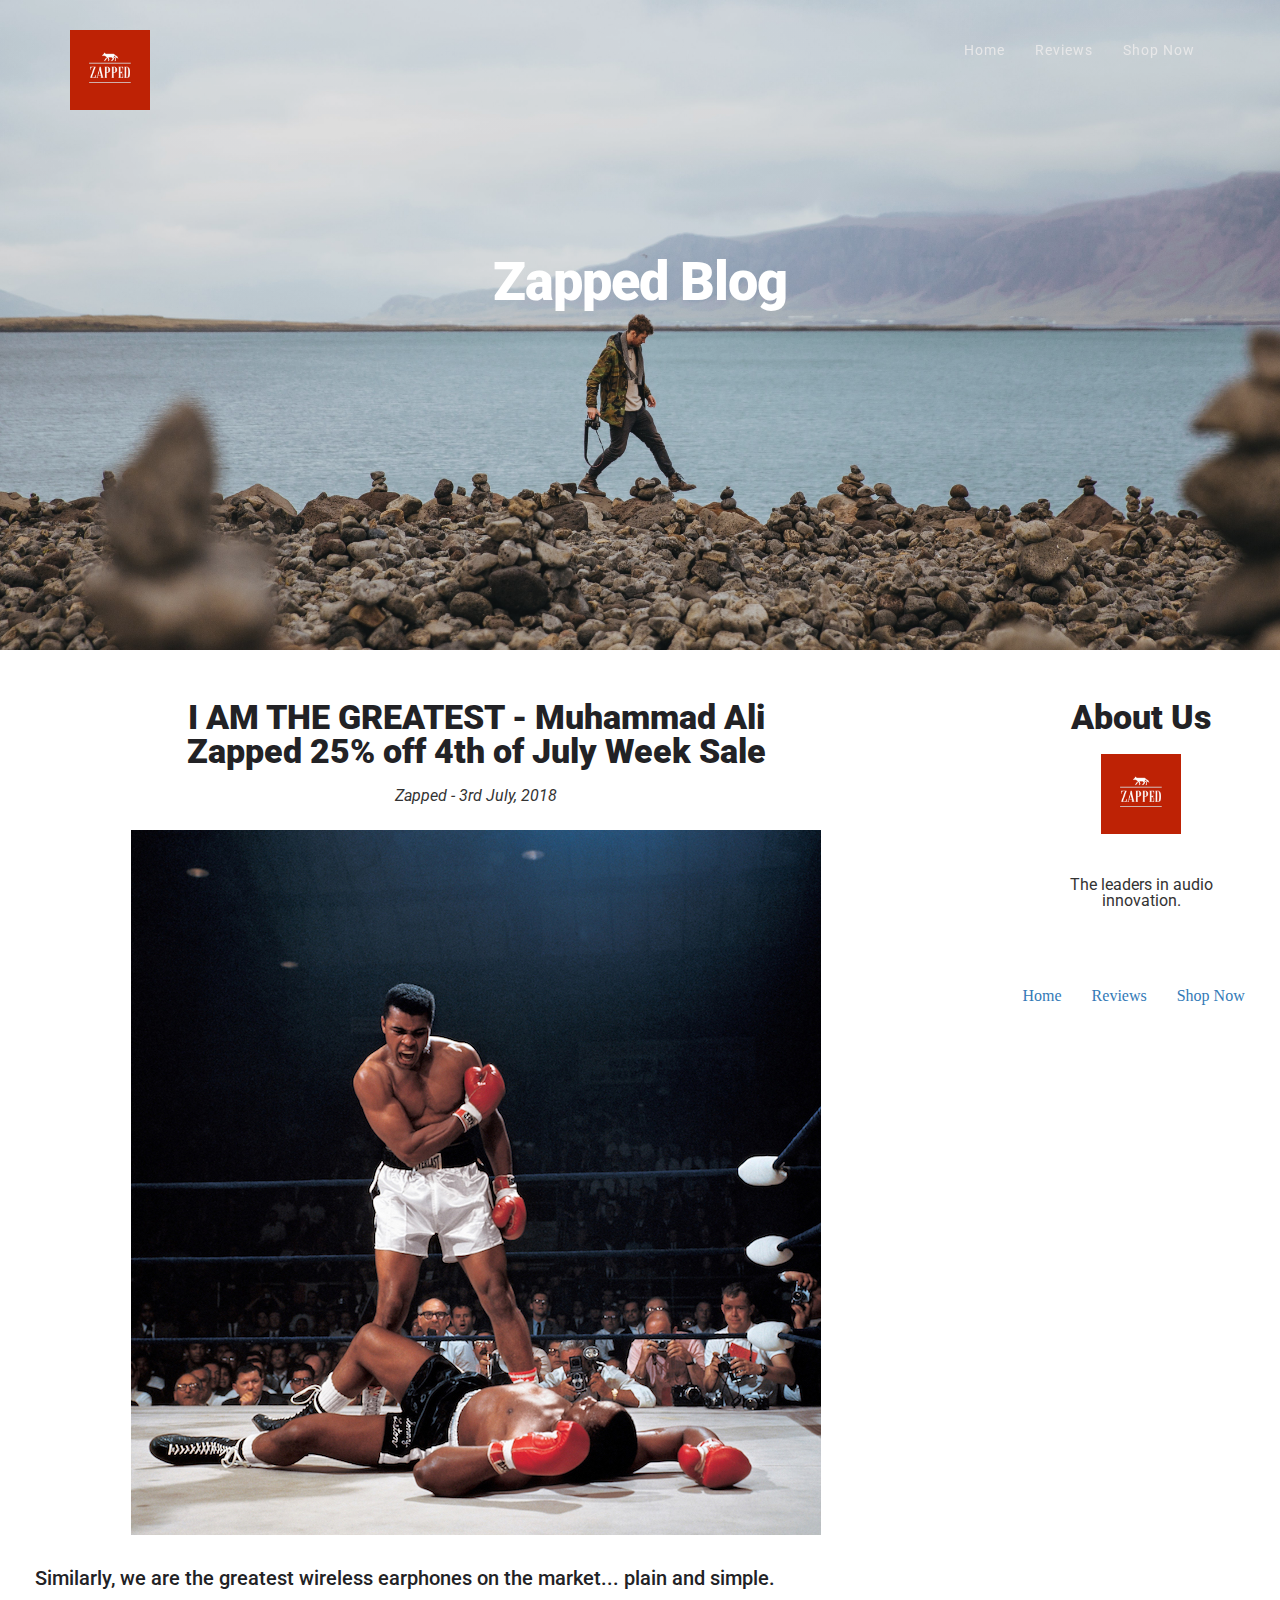
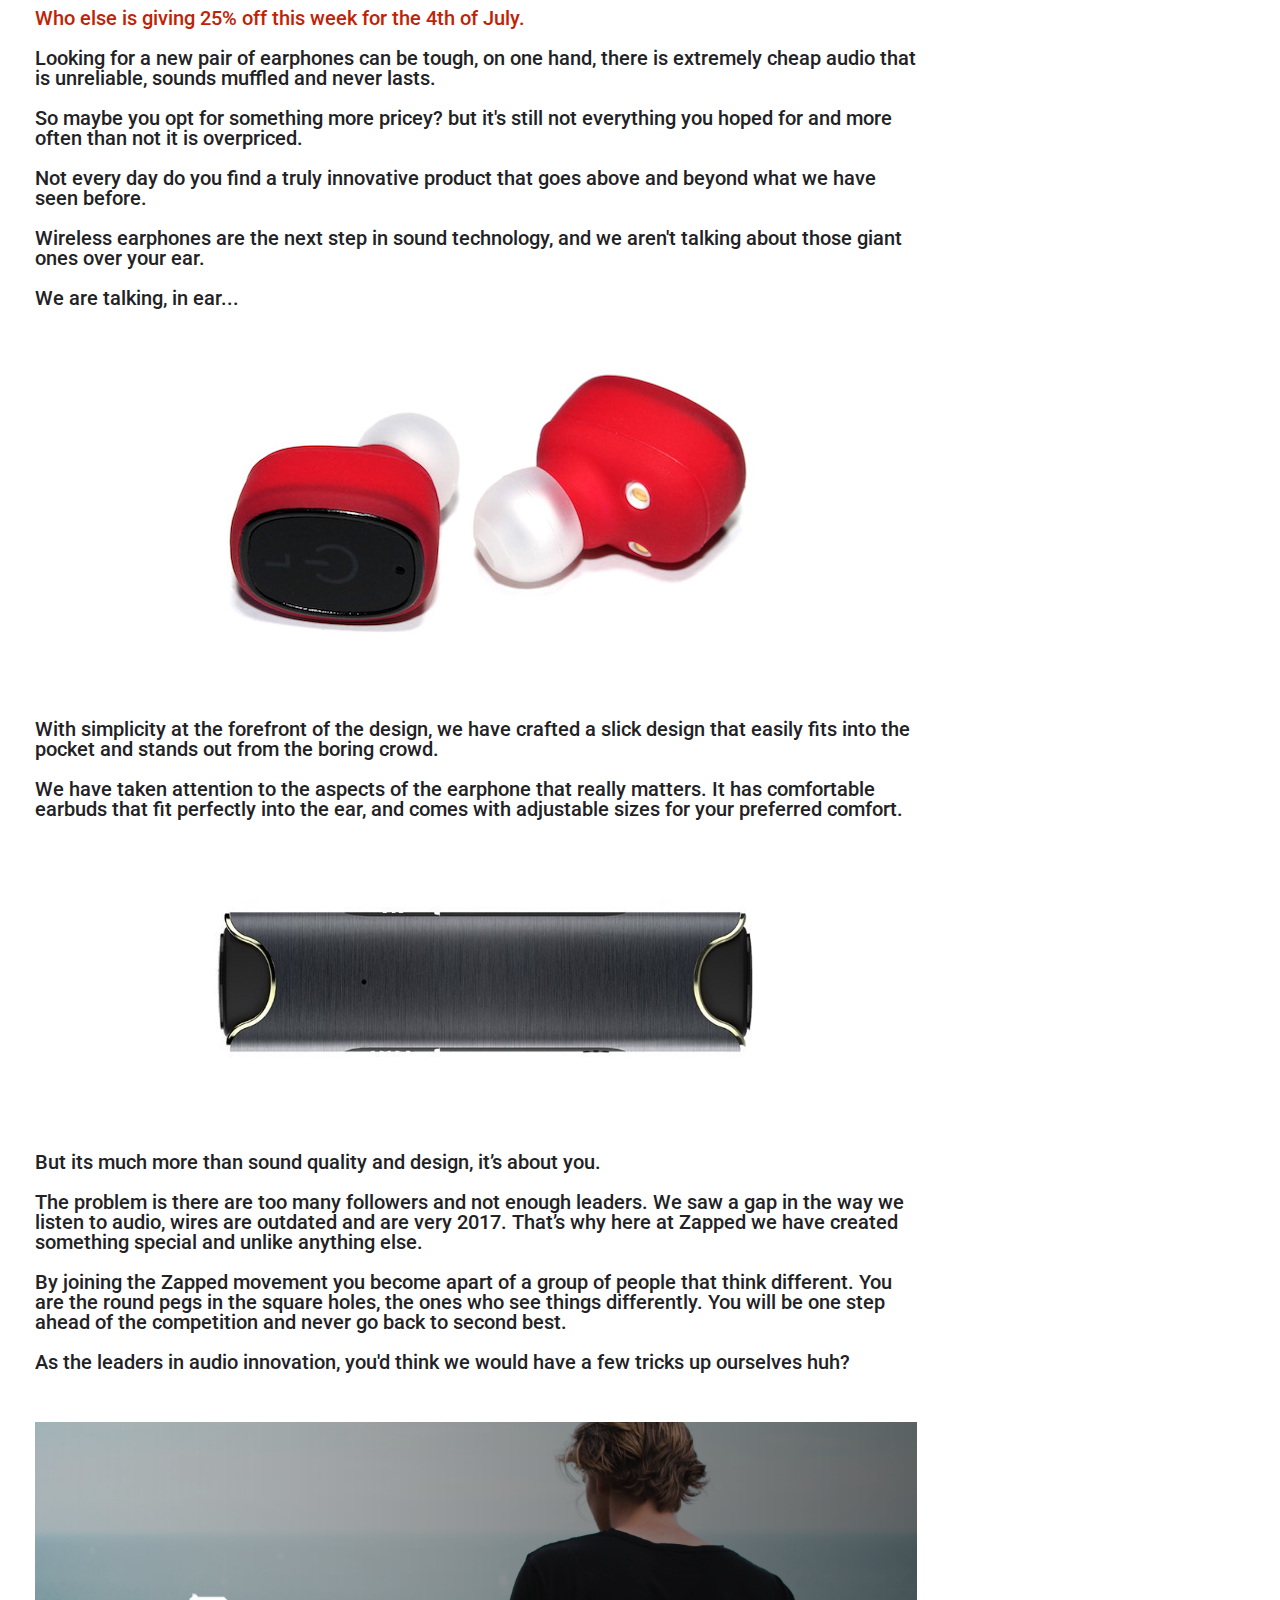
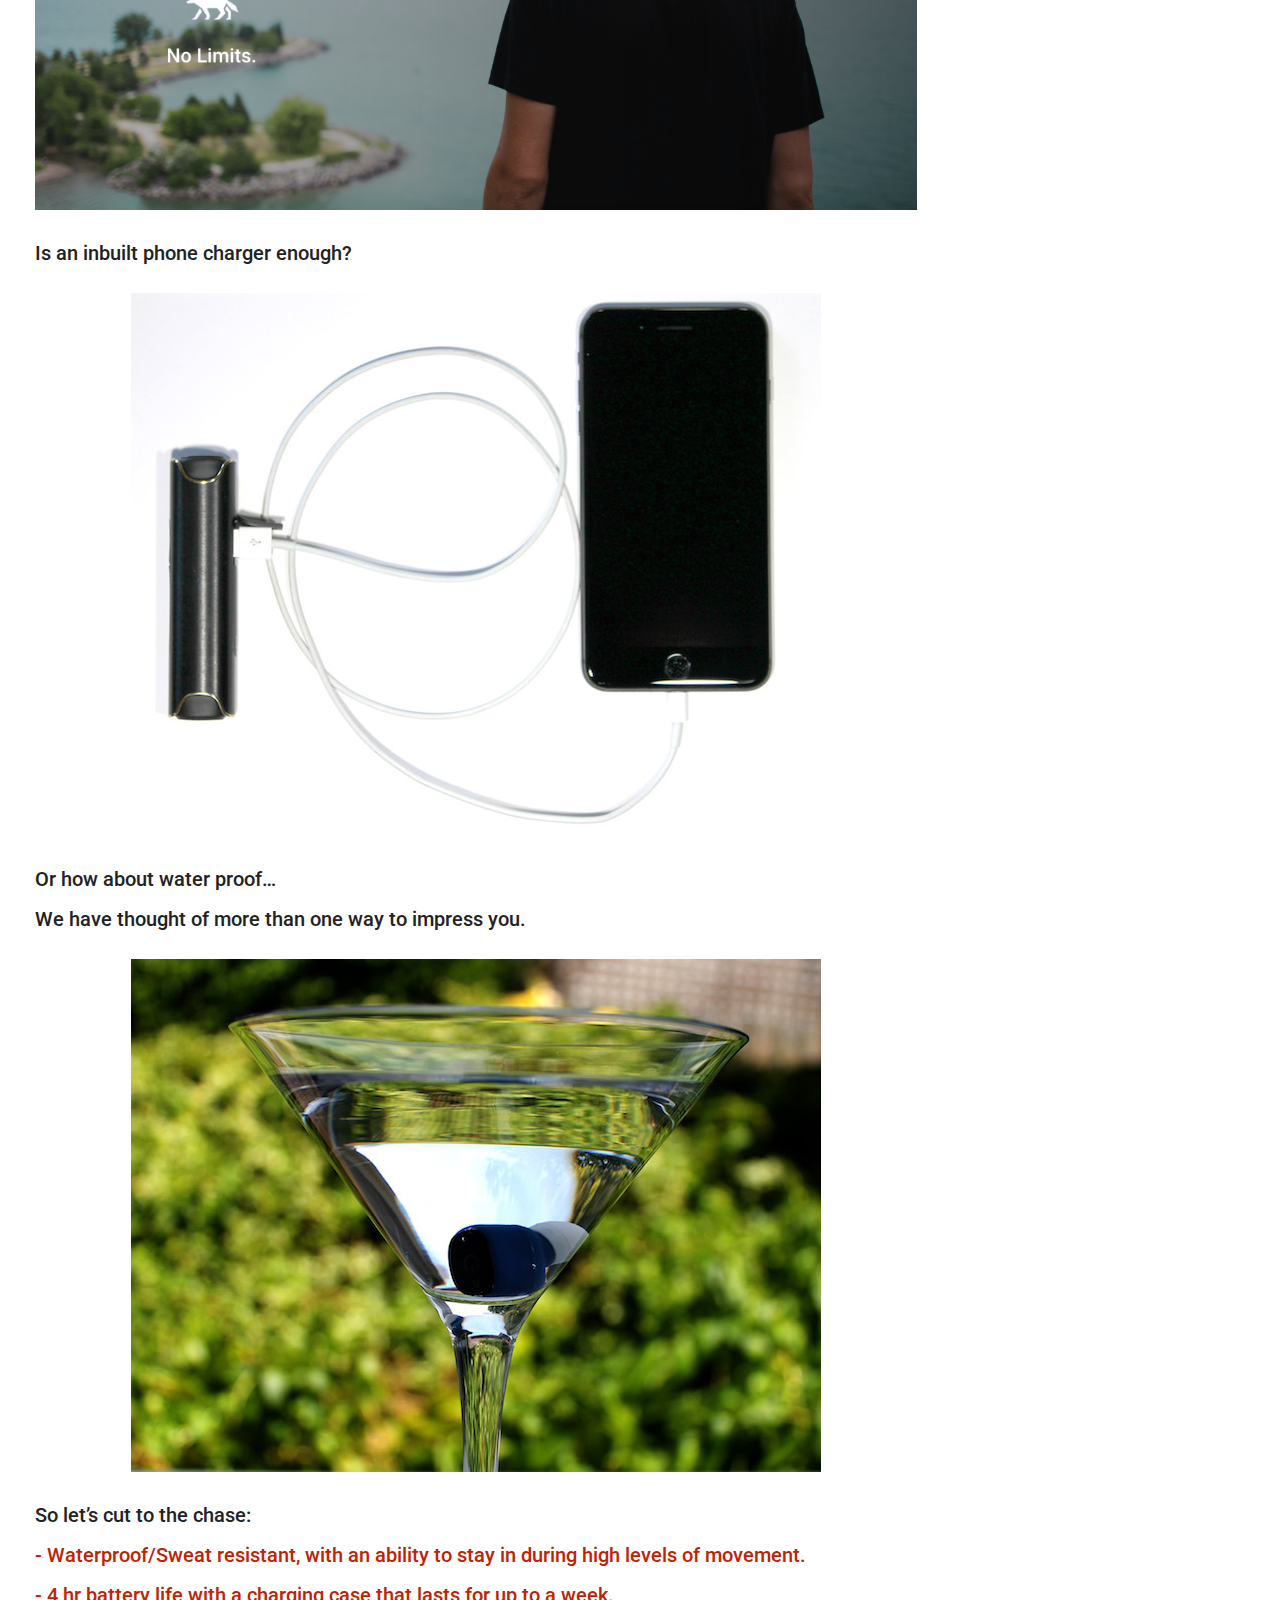
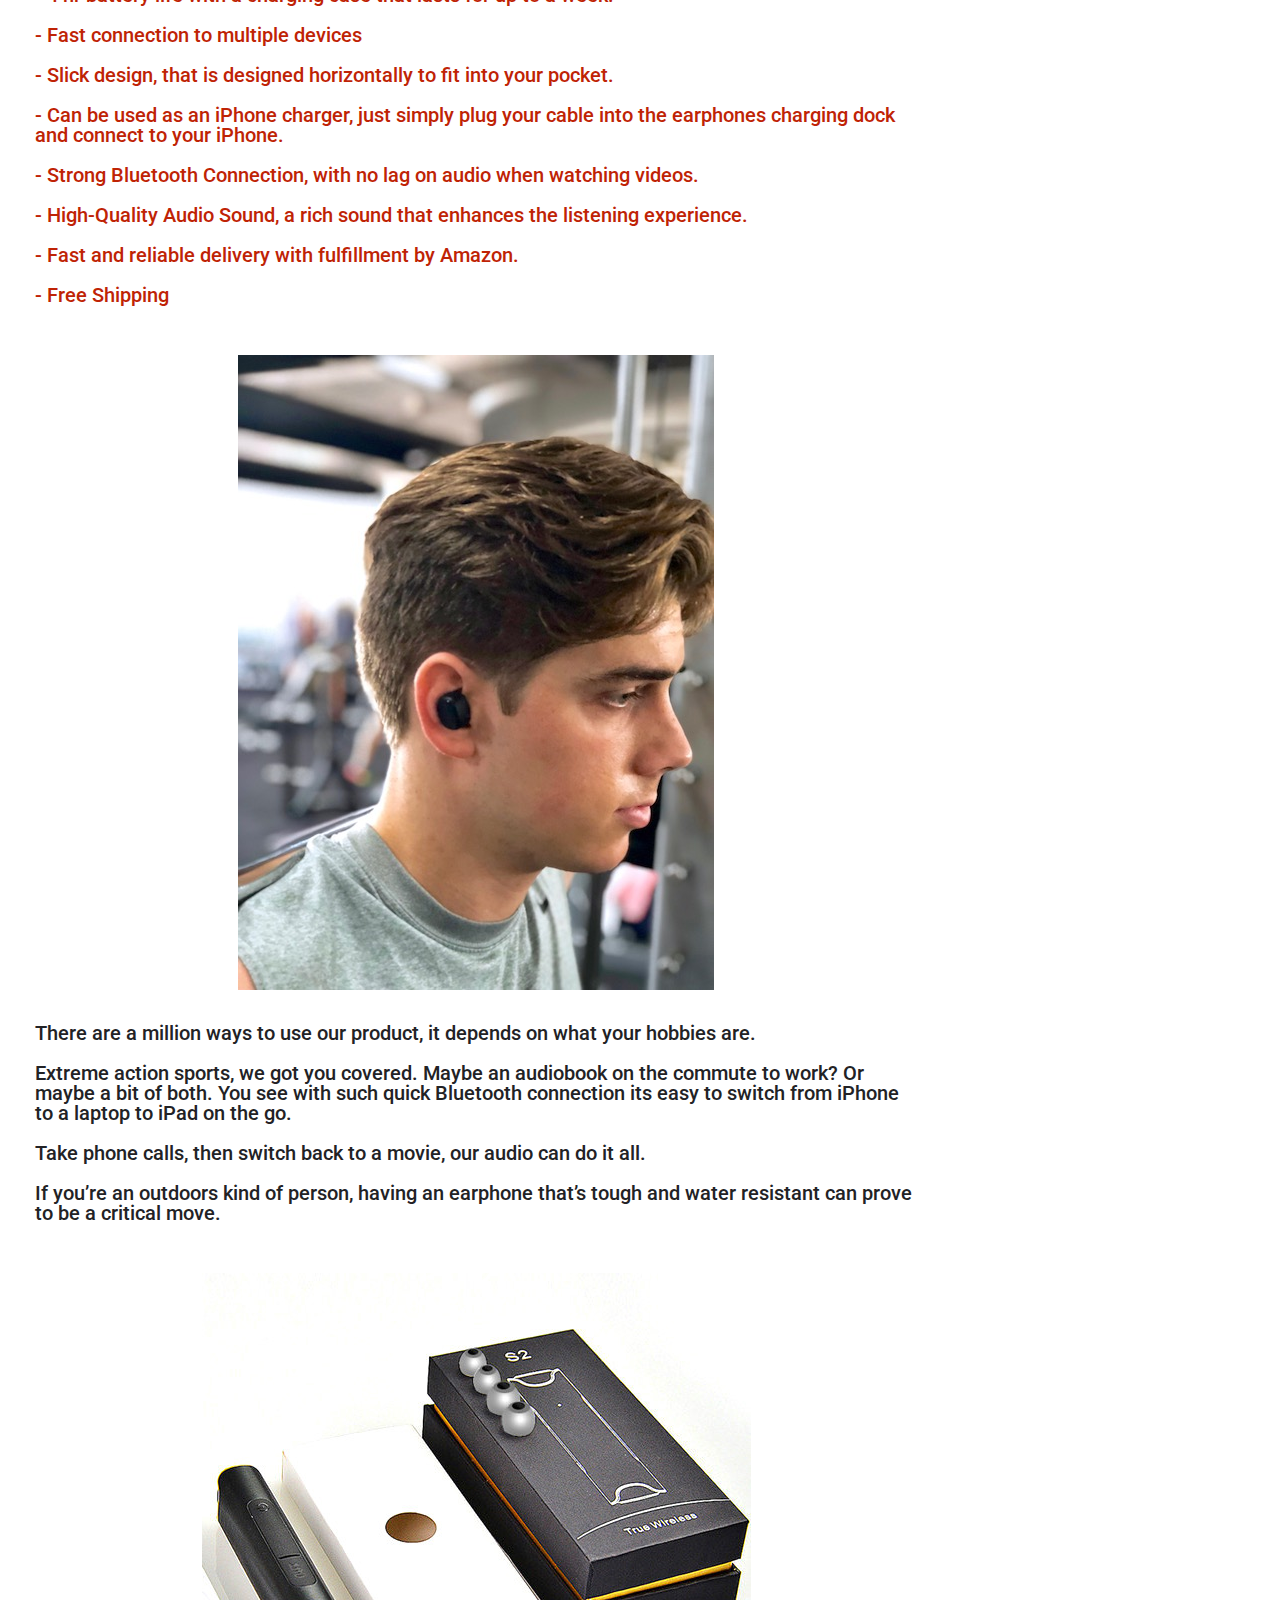
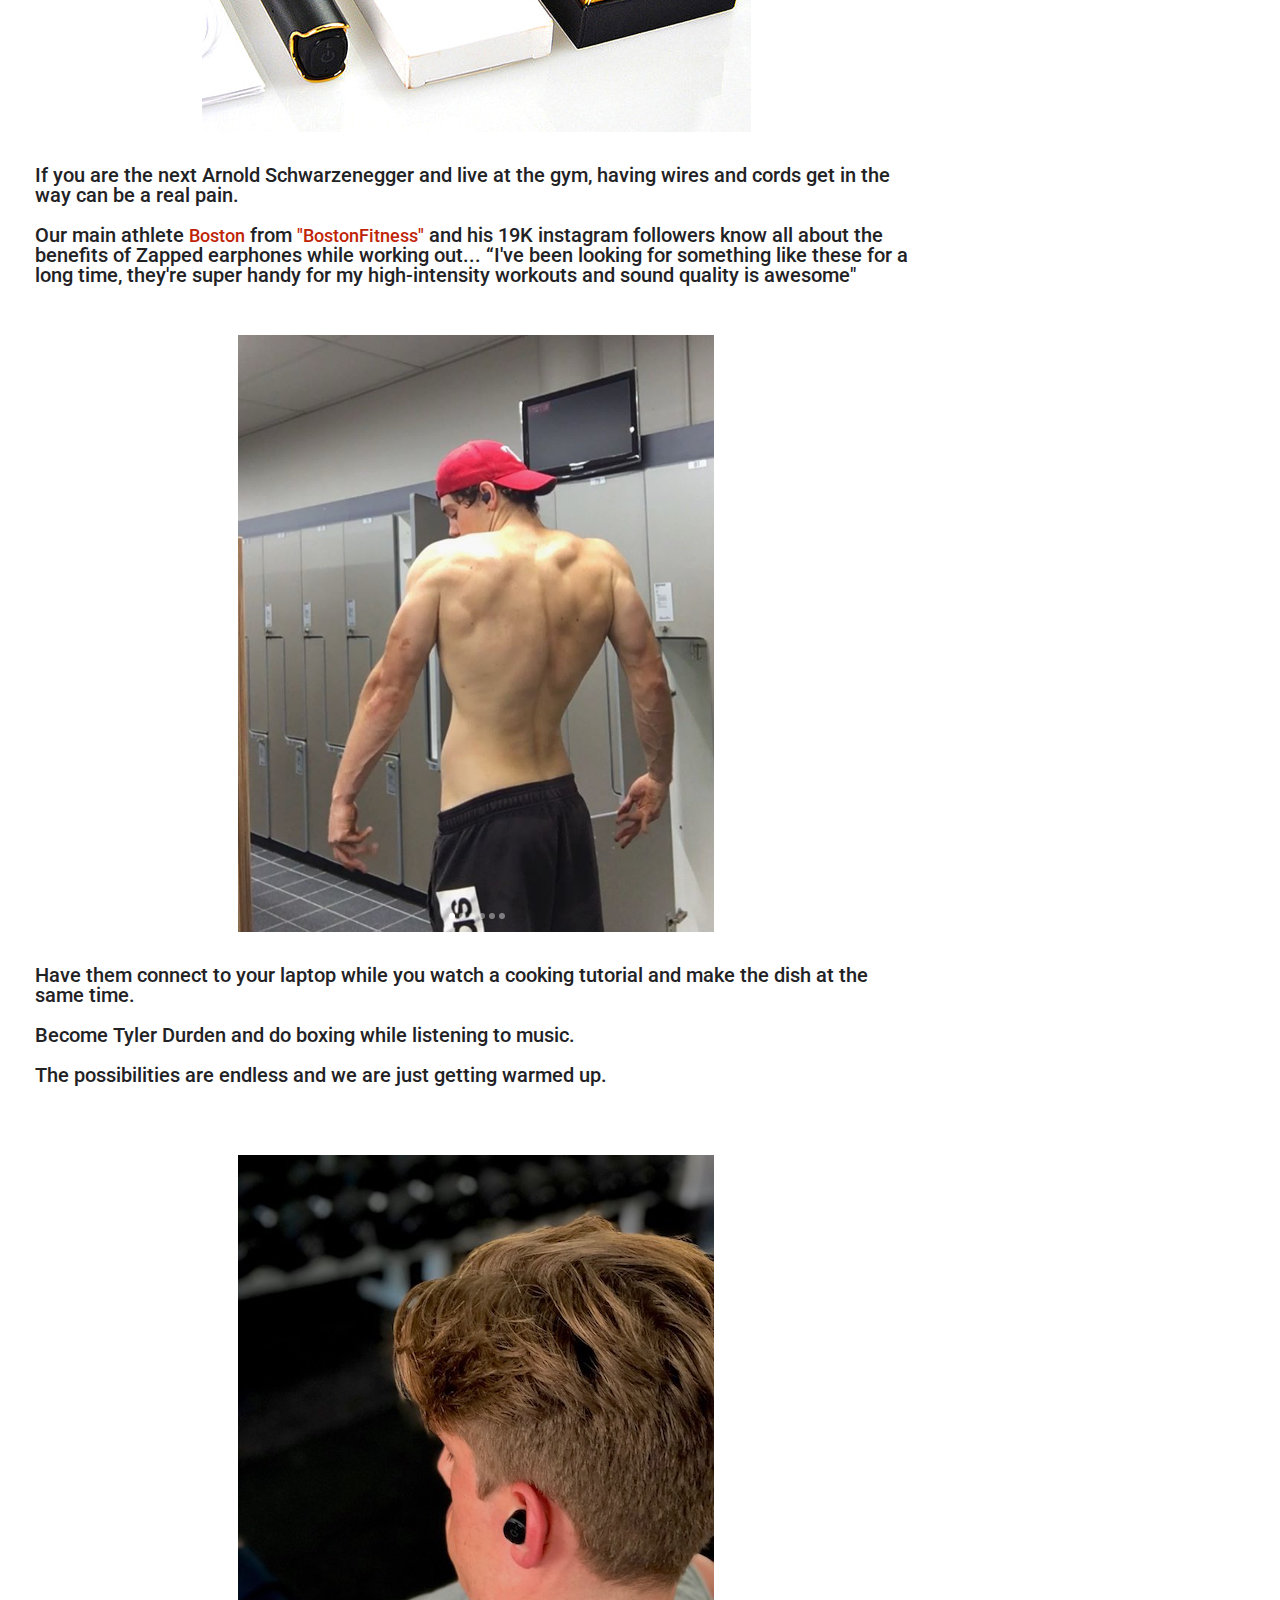
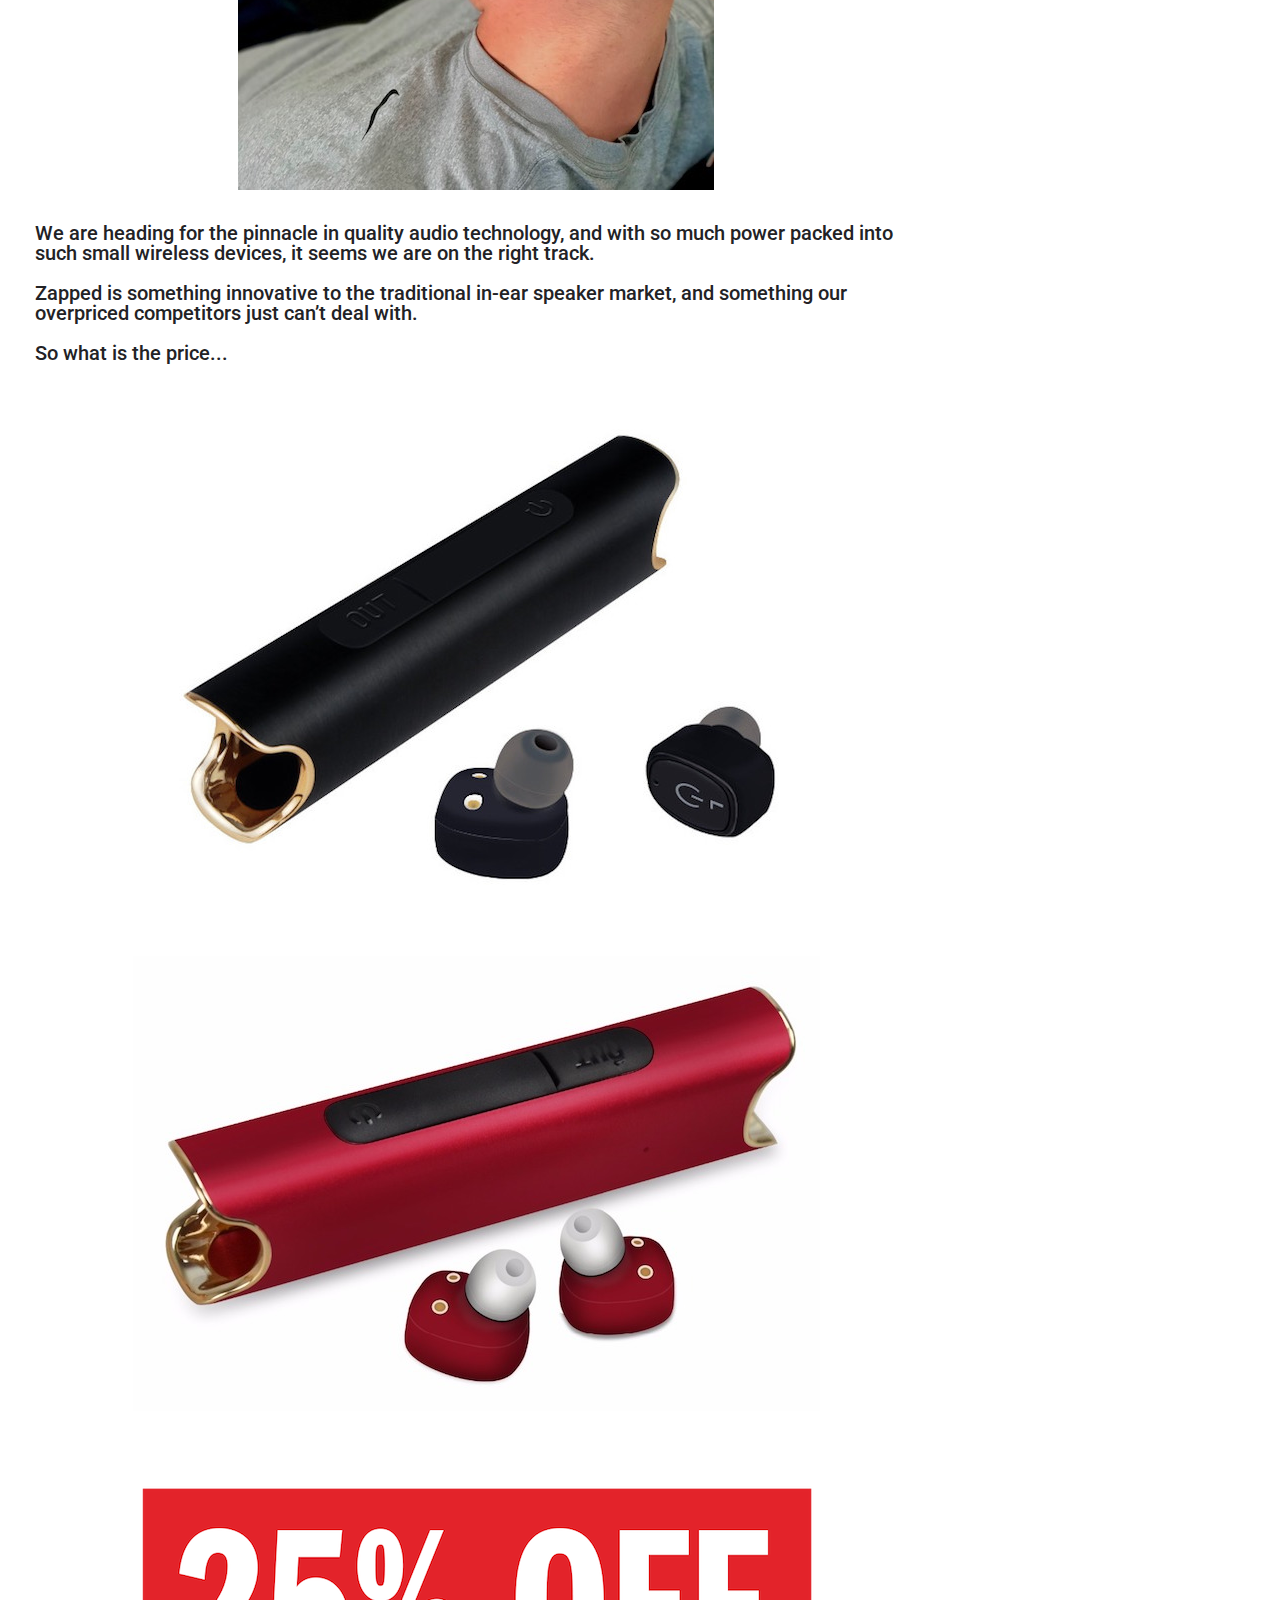
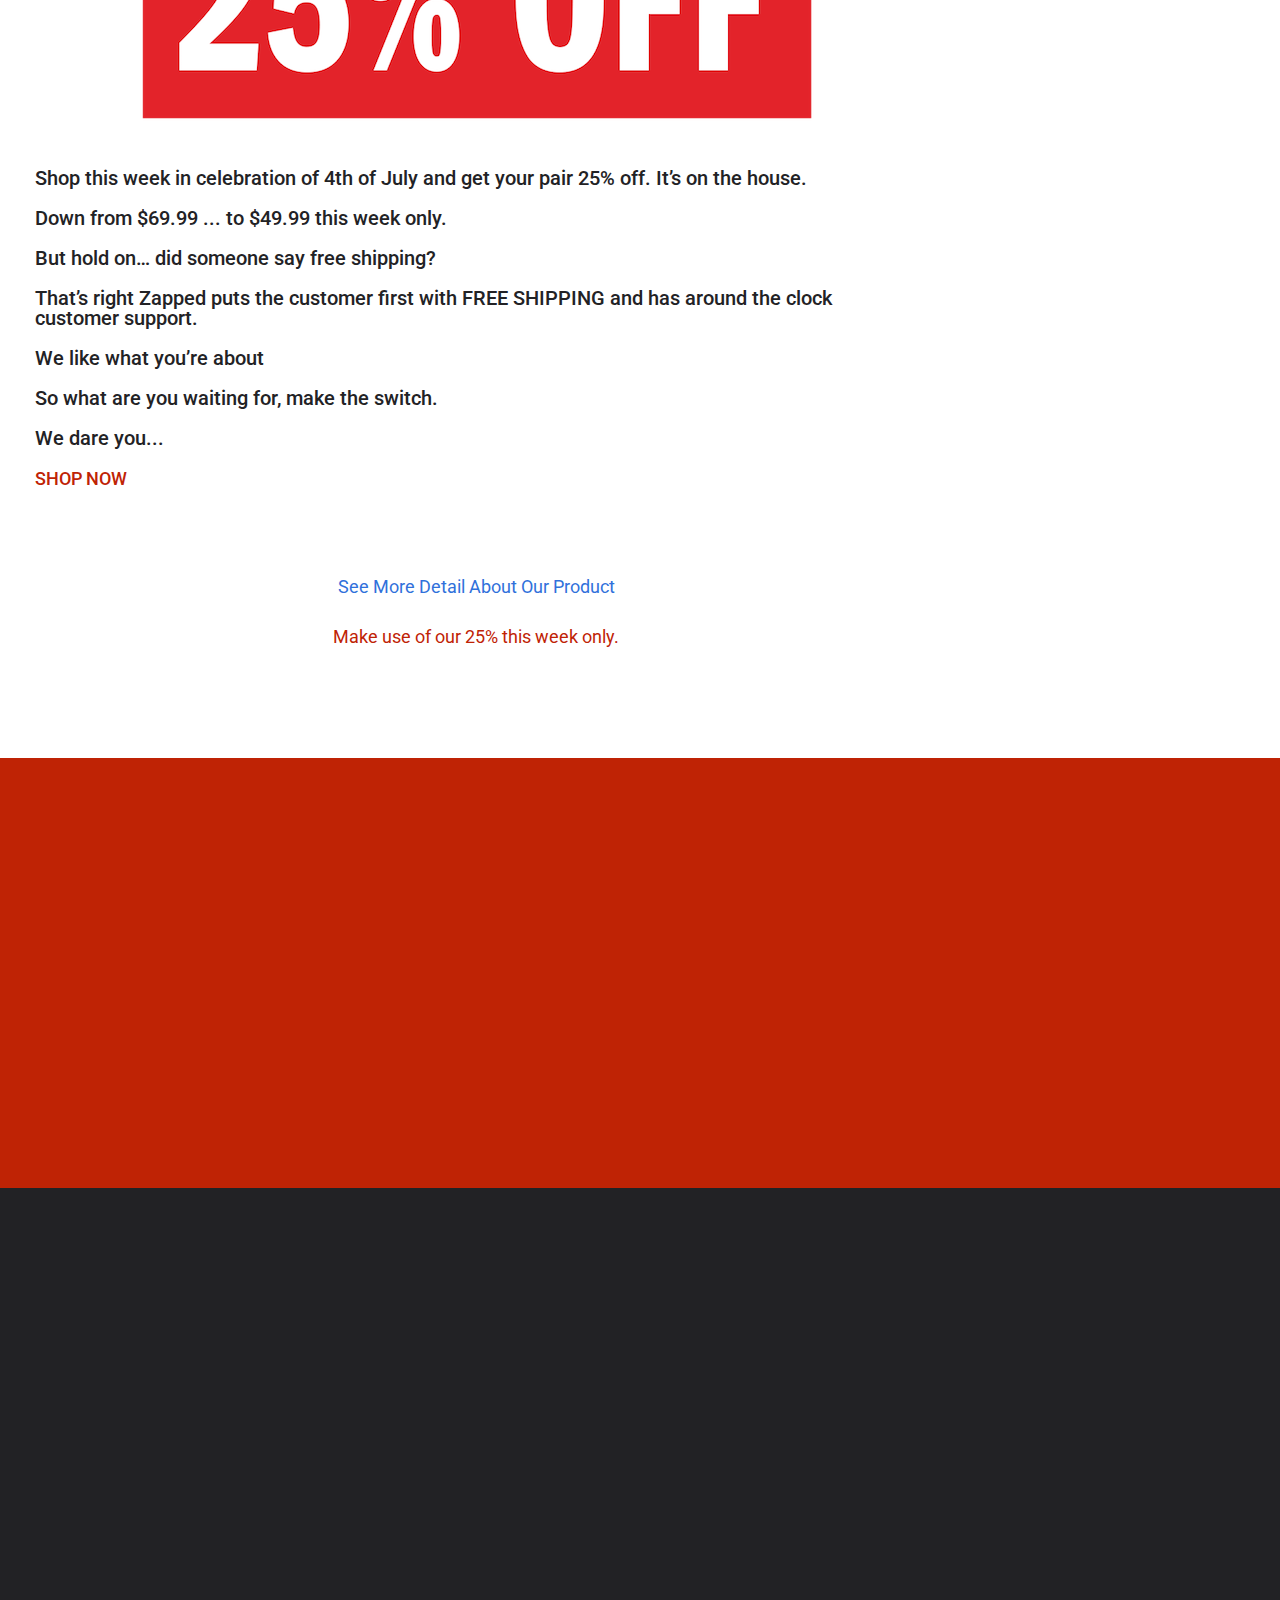
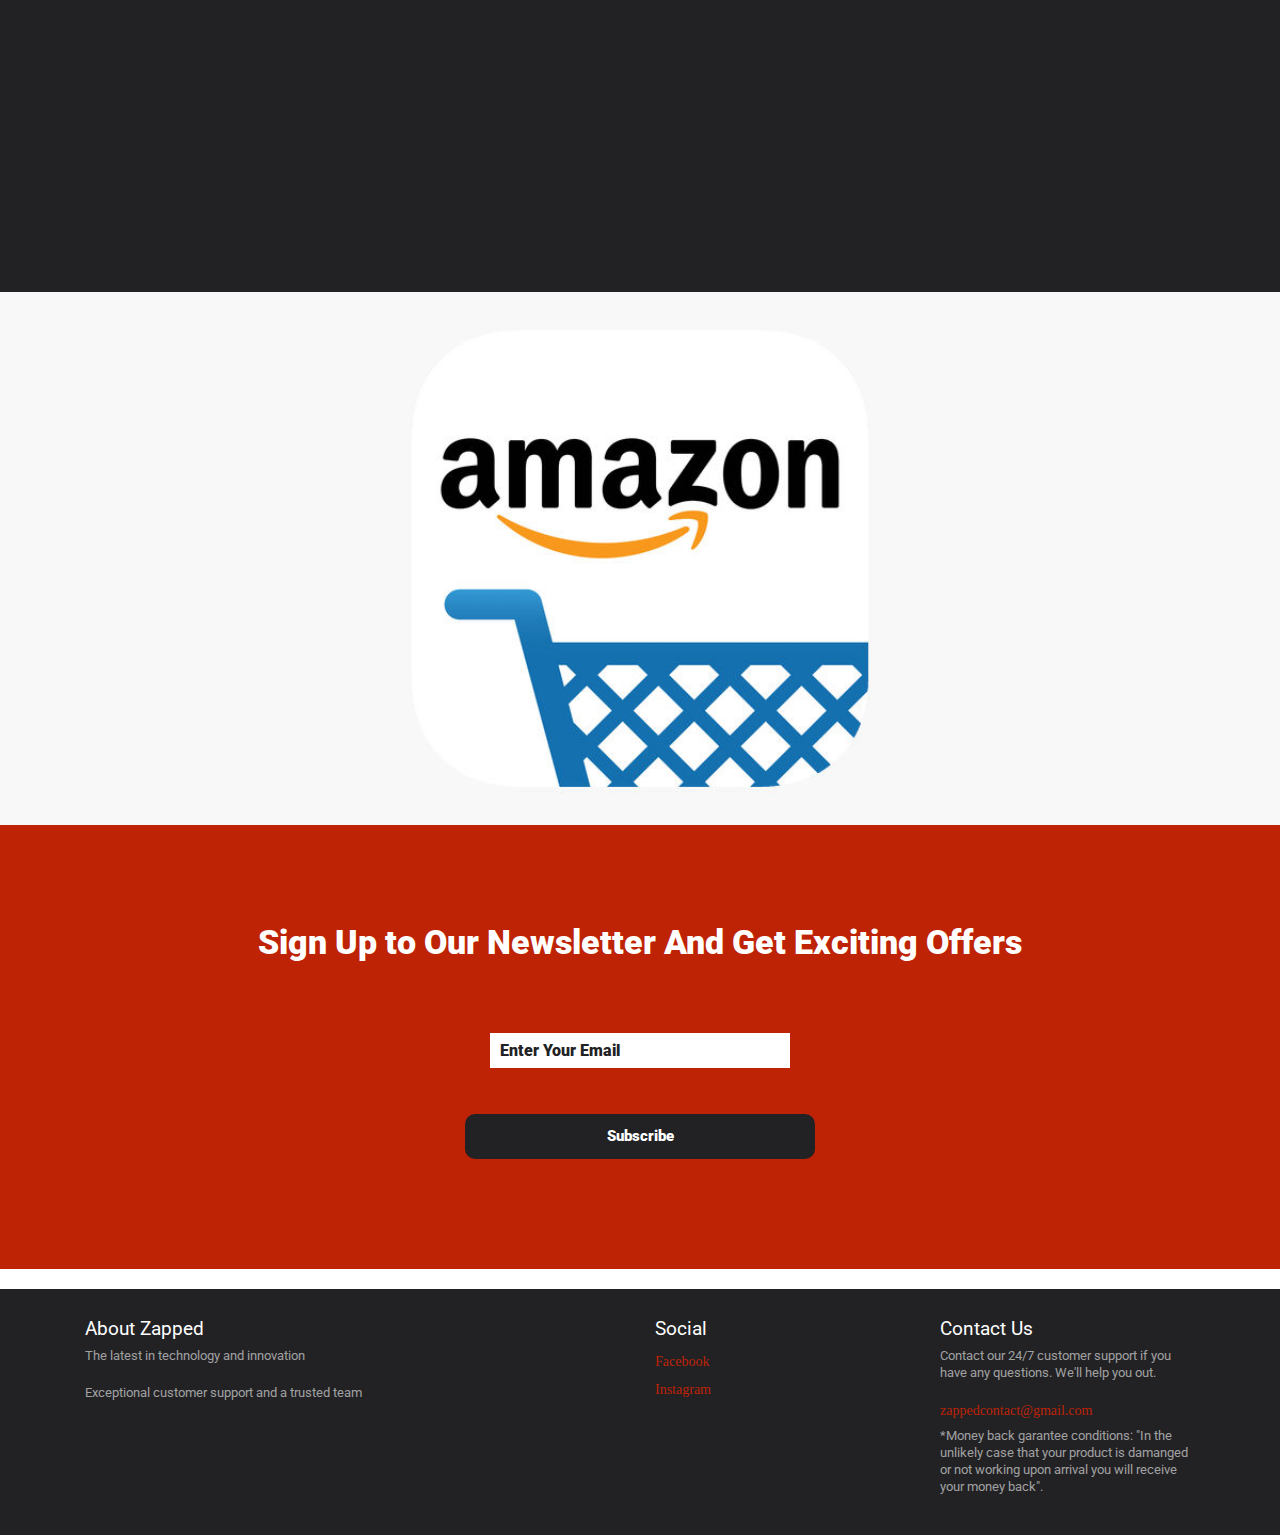
==== blog.html @ 7340cf39 "24 commit" ====
<!DOCTYPE html>
<html lang="en">
<head>

<!-- Global site tag (gtag.js) - Google Analytics -->
<script async src="https://www.googletagmanager.com/gtag/js?id=UA-121676784-1"></script>
<script>
  window.dataLayer = window.dataLayer || [];
  function gtag(){dataLayer.push(arguments);}
  gtag('js', new Date());

  gtag('config', 'UA-121676784-1');
</script>

<!-- Google Tag Manager -->
<script>(function(w,d,s,l,i){w[l]=w[l]||[];w[l].push({'gtm.start':
new Date().getTime(),event:'gtm.js'});var f=d.getElementsByTagName(s)[0],
j=d.createElement(s),dl=l!='dataLayer'?'&l='+l:'';j.async=true;j.src=
'https://www.googletagmanager.com/gtm.js?id='+i+dl;f.parentNode.insertBefore(j,f);
})(window,document,'script','dataLayer','GTM-WXJ36N2');</script>
<!-- End Google Tag Manager -->

<meta charset="utf-8">
<title>Zapped - Wireless Earphones</title>
<link rel="icon" href="images/Zapped.png" type="image/png" sizes="16x16">
<meta name="viewport" content="width=device-width, initial-scale=1">
<meta name="description" content="Zapped Wireless Earphones Waterproof. iLand Multipurpose Landing Page Template">
<meta name="keywords" content="iLand HTML Template, iLand Landing Page, Landing Page Template">
<link href="css/bootstrap.min.css" rel="stylesheet" type="text/css" media="all" />
<link href="https://fonts.googleapis.com/css?family=Roboto:300,400,500,700,900" rel="stylesheet">
<link href="https://fonts.googleapis.com/css?family=Roboto" rel="stylesheet">
<link rel="stylesheet" href="css/animate.css">
<!-- Resource style -->
<link rel="stylesheet" href="css/owl.carousel.css">

<link rel="stylesheet" href="css/owl.theme.css">
<link rel="stylesheet" href="css/ionicons.min.css">
<!-- Resource style -->
<link href="css/style.css" rel="stylesheet" type="text/css" media="all" />



</head>



<body>

  <!-- Google Tag Manager (noscript) -->
<noscript><iframe src="https://www.googletagmanager.com/ns.html?id=GTM-WXJ36N2"
height="0" width="0" style="display:none;visibility:hidden"></iframe></noscript>
<!-- End Google Tag Manager (noscript) -->

<div class="wrapper">
  <div class="container">
    <nav class="navbar navbar-default navbar-fixed-top">
      <div class="container"> 
        <!-- Brand and toggle get grouped for better mobile display -->
        <div class="navbar-header page-scroll">
          <button type="button" class="navbar-toggle" data-toggle="collapse" data-target="#bs-example-navbar-collapse-1" aria-expanded="false"> <span class="sr-only">Toggle navigation</span> <span class="icon-bar"></span> <span class="icon-bar"></span> <span class="icon-bar"></span> </button>
          <a class="navbar-brand page-scroll" href="#main"><img src="images/Zapped.png" width="80" height="80" alt="iLand" /></a> </div>
        <!-- Collect the nav links, forms, and other content for toggling -->
        <div class="collapse navbar-collapse navbar-right" id="bs-example-navbar-collapse-1">
          <ul class="nav navbar-nav">
            <li><a class="page-scroll" href="index.html">Home</a></li>
            <li><a class="page-scroll" href="#review">Reviews</a></li>
            <li><a class="page-scroll" href="#main1">Shop Now</a></li>
            
          </ul>
        </div>
      </div>
    </nav>
    <!-- /.navbar-collapse --> 
  </div>
  <!-- /.container-fluid -->
  
  <div class="main app form1" id="main"><!-- Main Section-->
    
            <div class="hero-section1">
      <div class="container nopadding">
        <div class="col-md-12">
          <div class="hero-content text-center">
            <h1 class="wow fadeInUp" data-wow-delay="0.1s">Zapped Blog</h1>
        <p class="wow fadeInUp" data-wow-delay="0.2s" style="font-weight: bold;"> </p>
          </div>

        </div>

      </div>

    </div>



<div class="everythingBlog">


<div class="row">
  <div class="leftcolumn">
    <div class="card">
      <h2>I AM THE GREATEST - Muhammad Ali <br> Zapped 25% off 4th of July Week Sale</h2>
      <h5>Zapped - 3rd July, 2018</h5><br>
      <img class="imageforZappedBlog" src="images/muhhumad01.jpg" alt="">

      <p class="article1"> Similarly, we are the greatest wireless earphones on the market... plain and simple. 
        <br><br><span>Who else is giving 25% off this week for the 4th of July.</span> <br><br>


      Looking for a new pair of earphones can be tough, on one hand, there is extremely cheap audio that is unreliable, sounds muffled and never lasts. <br><br>

      So maybe you opt for something more pricey? but it's still not everything you hoped for and more often than not it is overpriced. <br><br>

      Not every day do you find a truly innovative product that goes above and beyond what we have seen before.<br> <br>

      Wireless earphones are the next step in sound technology, and we aren't talking about those giant ones over your ear. <br><br>

      We are talking, in ear...</p>

      <img class="imageforZappedBlog01" src="images/earphonesblog/red1.jpg" alt="">
      
      <p class="article1">
      

      With simplicity at the forefront of the design, we have crafted a slick design that easily fits into the pocket and stands out from the boring crowd. <br><br>

      We have taken attention to the aspects of the earphone that really matters. It has comfortable earbuds that fit perfectly into the ear, and comes with adjustable sizes for your preferred comfort. 

      <br><br>

    </p>



      <img class="imageforZappedBlog02" src="images/earphonesblog/black44.jpg" alt="">
   <p class="article1"><br>
      But its much more than sound quality and design, it’s about you. <br><br>

      The problem is there are too many followers and not enough leaders. We saw a gap in the way we listen to audio, wires are outdated and are very 2017. That’s why here at Zapped we have created something special and unlike anything else. <br><br>

      By joining the Zapped movement you become apart of a group of people that think different. You are the round pegs in the square holes, the ones who see things differently. You will be one step ahead of the competition and never go back to second best.  <br><br>

      As the leaders in audio innovation, you'd think we would have a few tricks up ourselves huh?<br><br>
      </p>
       <img class="imageforZappedBlog03" src="images/nolimits.png" alt="">
      <p class="article1">
      Is an inbuilt phone charger enough?
</p>
<img class="imageforZappedBlog04" src="images/earphonesblog/black5.jpg" alt="">
 <p class="article1">
      Or how about water proof… <br><br>

      We have thought of more than one way to impress you.
        </p>
      <img class="imageforZappedBlog05" src="images/earphonesblog/13.jpg" alt="">

        <p class="article1">
      So let’s cut to the chase:<br><br><span>
      - Waterproof/Sweat resistant, with an ability to stay in during high levels of movement.<br><br>

      - 4 hr battery life with a charging case that lasts for up to a week. <br><br>

      - Fast connection to multiple devices<br><br>

      - Slick design, that is designed horizontally to fit into your pocket.<br><br>

      - Can be used as an iPhone charger, just simply plug your cable into the earphones charging dock and connect to your iPhone. <br><br>

      - Strong Bluetooth Connection, with no lag on audio when watching videos. <br><br>

      - High-Quality Audio Sound, a rich sound that enhances the listening experience. <br><br>

      - Fast and reliable delivery with fulfillment by Amazon. <br><br>

      - Free Shipping <br><br></span>

    </p>
<img class="imageforZappedBlog06" src="images/earphonesblog/Front_edit.jpg" alt="">

    <p class="article1">

      There are a million ways to use our product, it depends on what your hobbies are. <br><br>

      Extreme action sports, we got you covered. Maybe an audiobook on the commute to work? Or maybe a bit of both. You see with such quick Bluetooth connection its easy to switch from iPhone to a laptop to iPad on the go. <br><br>
      Take phone calls, then switch back to a movie, our audio can do it all. <br><br>

      If you’re an outdoors kind of person, having an earphone that’s tough and water resistant can prove to be a critical move. <br><br>
        </p>
        <img class="imageforZappedBlog07" src="images/earphonesblog/easypackaging.jpg" alt="">
      <p class="article1">

      If you are the next Arnold Schwarzenegger and live at the gym, having wires and cords get in the way can be a real pain.<br><br>

      Our main athlete <a class="newlinkBlog" href="https://www.instagram.com/bostonfitness_/" target="_blank">Boston</a> from <a class="newlinkBlog" href="https://www.instagram.com/bostonfitness_/" target="_blank">"BostonFitness"</a> and his 19K instagram followers know all about the benefits of Zapped earphones while working out...

      “I've been looking for something like these for a long time, they're super handy for my high-intensity workouts and sound quality is awesome"<br><br>

        </p>
        <img class="imageforZappedBlog08_5" src="images/earphonesblog/bostonfitness4.png" alt="">
      <p class="article1">

      Have them connect to your laptop while you watch a cooking tutorial and make the dish at the same time. <br><br> 

      Become Tyler Durden and do boxing while listening to music. <br><br>

      The possibilities are endless and we are just getting warmed up.<br><br>

      <br> </p>
        <img class="imageforZappedBlog08" src="images/earphonesblog/Edited_Ethan2.jpg" alt="">
      <p class="article1">

      We are heading for the pinnacle in quality audio technology, and with so much power packed into such small wireless devices, it seems we are on the right track. <br><br>Zapped is something innovative to the traditional in-ear speaker market, and something our overpriced competitors just can’t deal with. <br><br>
      So what is the price... <br><br>

</p>
        <img class="imageforZappedBlog09" src="images/earphonesblog/S2-TWS-wireless-headphone-blue-tooth-lightweighted.jpg" alt="">
        <img class="imageforZappedBlog10" src="images/earphonesblog/S2-TWS-Bluetooth-Headphone-True-Wireless-Magnetic.jpg" alt="">
      <p class="article1">

        </p>
        <img class="imageforZappedBlog11" src="images/earphonesblog/LL-optimisation-offer-graphic.png" alt="">
      <p class="article1">

      Shop this week in celebration of 4th of July and get your pair 25% off. It’s on the house. <br><br>

      Down from $69.99 ... to $49.99 this week only. <br><br>

      But hold on… did someone say free shipping? <br><br>

      That’s right Zapped puts the customer first with FREE SHIPPING and has around the clock customer support. 

      <br><br>We like what you’re about 

      <br><br>

      So what are you waiting for, make the switch. <br><br>We dare you... 
      <br><br>
      <a class="newlinkBlog" href="https://www.amazon.com/Wireless-Earphones-Resistant-Cancelling-Technology/dp/B077WVKRC1/ref=sr_1_1?ie=UTF8&qid=1529318691&sr=8-1&keywords=zapped+wireless" target="_blank">SHOP NOW</a>
</a>
<br><br><br><br>
<div class="endlinksBlog1">

<a class="newlinkBlog1" href="index.html">See More Detail About Our Product</a>

<br><br><br>
<a class="newlinkBlog" href="https://www.amazon.com/Wireless-Earphones-Resistant-Cancelling-Technology/dp/B077WVKRC1/ref=sr_1_1?ie=UTF8&qid=1529318691&sr=8-1&keywords=zapped+wireless" target="_blank">Make use of our 25% this week only.</a><br><br><br>
</div>

      </p>


<!-- END OF NEW SECTION -->



    </div>
    
  </div>
  <div class="rightcolumn">
    <div class="card">
      <h2>About Us</h2>
      <img class="imageforZappedBlog2" src="images/Zapped.png" alt="Italian Trulli">
      <p>The leaders in audio innovation.</p>
      <br>
      <br>
      
      <ul class="nav navbar-nav">
            <li><a class="page-scroll" href="index.html">Home</a></li>
            <li><a class="page-scroll" href="#review">Reviews</a></li>
            <li><a class="page-scroll" href="#main1">Shop Now</a></li>
            
          </ul>
    </div>
 <!--    <div class="card">
      <h3>Popular Post</h3>
      <div class="fakeimg">Image</div><br>
    </div>
 -->   
  </div>
</div>



</div>


    





     <!-- Client Section -->
    <div class="review-section" id="review">
      <div class="container">
        <div class="col-md-10 col-md-offset-1">
          <div class="reviews owl-carousel owl-theme">
            <div class="review-single">
              <div class="review-text wow fadeInUp" data-wow-delay="0.2s">
                <p>"I've been looking for something like these for a long time, they're super handy for my high intensity workouts and sound quality is awesome"</p>
                <h3>Boston Fitness</h3>
                <h3>health and fitness</h3>
              </div>
            </div>
            <div class="review-single">
              <div class="review-text">
                <p>"They looks great, sound great and were delivered on time. For $49.99 I couldn't go wrong and the free shipping was a nice bonus"</p>
                <h3>James Richardson</h3>
                <h3>Creative Media</h3>
              </div>
            </div>
          </div>
        </div>
      </div>
    </div>
    
  <!--   new amazon store -->

   <div class="main app form" id="main1"><!-- Main Section-->
    <div class="amazonStore1">
    <div class="hero-section">
      <div class="container nopadding">
        <div class="col-md-12">
          <div class="hero-content text-center">
            <h1 class="wow fadeInUp" data-wow-delay="0.1s" style="color: white;">Head To Our Amazon Store</h1>

            
            <a href="https://www.amazon.com/Wireless-Earphones-Resistant-Cancelling-Technology/dp/B077WVKRC1/ref=sr_1_1?ie=UTF8&qid=1529318691&sr=8-1&keywords=zapped+wireless" target="_blank" class="btn btn-action wow fadeInUp" style="visibility: visible; animation-name: fadeInUp;">Shop Now</a> 
            

          </div>

        </div>

      </div>
    </div>

    </div>





<div class="urlToAmazon">
  <a href="https://www.amazon.com/Wireless-Earphones-Resistant-Cancelling-Technology/dp/B077WVKRC1/ref=sr_1_1?ie=UTF8&qid=1529318691&sr=8-1&keywords=zapped+wireless" target="_blank">
<div class="main app form" id="main"><!-- Main Section-->
    <div class="amazonStore">
    <div class="hero-section">

      <div class="container nopadding">

        <div class="col-md-12">
          <div class="hero-content text-center">
            <h1 class="wow fadeInUp" data-wow-delay="0.1s"></h1>
 
          
            

          </div>

        </div>

      </div>
    </div>

    </div>
    </a> 
  </div>

   

    
    <!-- Subscribe Form -->
   <!--  <div class="cta-sub no-color">
      <div class="container">
        <div class="cta-inner"> -->

          <!-- Begin MailChimp Signup Form -->
<!-- <link href="//cdn-images.mailchimp.com/embedcode/horizontal-slim-10_7.css" rel="stylesheet" type="text/css">

<div id="mailchimp">
<form action="https://zappedshop.us18.list-manage.com/subscribe/post?u=eec440cf7a5fde85feb610949&amp;id=49762dd421" method="post" id="mc-embedded-subscribe-form" name="mc-embedded-subscribe-form" class="validate" target="_blank" novalidate>
    
  
  <input type="email" value="" SIZE="30" name="EMAIL" class="email" id="mce-EMAIL" placeholder="Joing the movement" required onfocus="if(this.value==this.defaultValue)this.value='';" onblur="if(this.value=='')this.value=this.defaultValue;"
> -->
    <!-- real people should not fill this in and expect good things - do not remove this or risk form bot signups-->
    <!-- <div style="position: absolute; left: -5000px;" aria-hidden="true"><input type="text" name="b_eec440cf7a5fde85feb610949_49762dd421" tabindex="-1" value=""></div>
    <div class="clear"><input type="submit" value="Subscribe" name="subscribe" id="mc-embedded-subscribe" class="button"></div>
    
</form>
</div> -->



<!--End mc_embed_signup-->


          <!-- <h1 class="wow fadeInUp" data-wow-delay="0s">Sign Up to Our Newsletter and get exciting offers</h1>
          <p class="wow fadeInUp" data-wow-delay="0.2s"> Enter your email address<br class="hidden-xs"> </p>
          <div class="form wow fadeInUp" data-wow-delay="0.3s">
            <form class="subscribe-form center-form wow zoomIn" action="php/subscribe.php" method="post" name="subscribeform" id="subscribeform">
              <input class="mail" type="email" name="email" placeholder="Join the wait list" autocomplete="off" id="subemail">
              <input class="submit-button" type="submit" value="Subscribe" name="send" id="subsubmit">
            </form> -->
            <!-- subscribe message -->
           <!--  <div id="mesaj"></div> -->
            <!-- subscribe message --> 
        

    <!-- Begin MailChimp Signup Form -->

<div id="mailchimp">
    <form action="https://zappedshop.us18.list-manage.com/subscribe/post?u=eec440cf7a5fde85feb610949&amp;id=49762dd421" method="post" id="mc-embedded-subscribe-form" name="mc-embedded-subscribe-form" class="validate" target="_blank" novalidate>
        <h3> Sign Up to Our Newsletter And Get Exciting Offers </h3><br><br>
        
        <input type="email" SIZE="30" value="Enter Your Email" name="MERGE0" class="required email" id="mce-EMAIL" onfocus="if(this.value==this.defaultValue)this.value='';" onblur="if(this.value=='')this.value=this.defaultValue;">

        <form action="https://zappedshop.us18.list-manage.com/subscribe/post" method="POST">
    <input type="hidden" name="u" value="eec440cf7a5fde85feb610949">
    <input type="hidden" name="id" value="49762dd421">

      <div id="mce-responses">
          <div class="response" id="mce-error-response" style="display:none"></div>
          <div class="response" id="mce-success-response" style="display:none"></div>
      </div>    <!-- real people should not fill this in and expect good things - do not remove this or risk form bot signups--><br>
   
      <div class="clear">
        <input type="submit" value="Subscribe" name="subscribe" id="mc-embedded-subscribe" class="button">
      </div>
    
  </form>
</div>

<!--   </div>
        </div>
      </div>
 -->


<!--End mc_embed_signup-->
    
    <!-- Footer Section -->
    <div class="footer" id="contact">
      <div class="container">
        <div class="col-md-6 contact">
          <h1>About Zapped</h1>
          <p>The latest in technology and innovation</p>
          <p>Exceptional customer support and a trusted team</p>
        </div>
        <div class="col-md-3 contact footer-menu">
          <h1>Social</h1>
          <ul>
            <li><a href="https://www.facebook.com/Zapped-442867536056980/" target="_blank">Facebook</a></li>
            <li><a href="https://www.instagram.com/zappedshop/" target="_blank">Instagram</a></li>
          </ul>
        </div>
        <div class="col-md-3 contact">
          <h1>Contact Us</h1>
          <p> Contact our 24/7 customer support if you have any questions. We'll help you out. </p>

          <a href="mailto:zappedcontact@gmail.com">zappedcontact@gmail.com</a> 
           <p> *Money back garantee conditions: "In the unlikely case that your product is damanged or not working upon arrival you will receive your money back". </p>
        </div>
          <br>
           <br>
            <br>

      </div>
    </div>
  </div>
  
  <!-- Scroll To Top --> 
  
  <a id="back-top" class="back-to-top page-scroll" href="#main"> <i class="ion-ios-arrow-thin-up"></i> </a> 
  
  <!-- Scroll To Top Ends--> 
  
</div>
<!-- Main Section -->
</div>
<!-- Wrapper--> 

<!-- Jquery and Js Plugins --> 
<script type="text/javascript" src="js/jquery-2.1.1.js"></script> 
<script type="text/javascript" src="js/bootstrap.min.js"></script> 
<script type="text/javascript" src="js/plugins.js"></script> 
<script type="text/javascript" src="js/menu.js"></script> 
<script type="text/javascript" src="js/custom.js"></script> 
<script src="js/jquery.subscribe.js"></script>
</body>
</html>
---- css/style.css ----
/*

Theme Name: Fitness
Author: designstub
Author URI: http://www.designstub.com
*/



/*--------------
 * Table of Contents
--------------*/

/*-----------------
1. Reset.css
2. Helper Classes
3. Home page banner
4. Pitch Section
5. Features Section
6. Review
7. Pricing
8. Subscribe form
9. Media Queries
------------------*/


/*----- 1. Reset.css -----*/


html, body, div, span, applet, object, iframe,
h1, h2, h3, h4, h5, h6, p, blockquote, pre,
a, abbr, acronym, address, big, cite, code,
del, dfn, em, img, ins, kbd, q, s, samp,
small, strike, strong, sub, sup, tt, var,
b, u, i, center,
dl, dt, dd, ol, ul, li,
fieldset, form, label, legend,
table, caption, tbody, tfoot, thead, tr, th, td,
article, aside, canvas, details, embed,
figure, figcaption, footer, header, hgroup,
menu, nav, output, ruby, section, summary,
time, mark, audio, video {
	margin: 0;
	padding: 0;
	border: 0;
	font-size: 100%;
	font: inherit;
	vertical-align: baseline;
}
/* HTML5 display-role reset for older browsers */
article, aside, details, figcaption, figure,
footer, header, hgroup, menu, nav, section {
	display: block;
}
body {
	line-height: 1;
}
ol, ul {
	list-style: none;
}
blockquote, q {
	quotes: none;
}
blockquote:before, blockquote:after,
q:before, q:after {
	content: '';
	content: none;
}
table {
	border-collapse: collapse;
	border-spacing: 0;
}


/* --- Common Styles ---*/

h1 {
  font-size: 16px;
}

/*----- Helper Classes -----*/

html * {
  -webkit-font-smoothing: antialiased;
  -moz-osx-font-smoothing: grayscale;
}


*, *:after, *:before {
  -webkit-box-sizing: border-box;
  -moz-box-sizing: border-box;
  box-sizing: border-box;
}
/*
::-webkit-scrollbar {
	display: none;
}
*/
h1, h2, h3, h4, h5, h6 {
  font-family: 'Roboto', sans-serif;
}

p {
	font-family: 'Roboto', sans-serif;
}

::-moz-selection {
    color: #FFFFFF;
    background: #bf2305;
}

::selection {
    color: #FFFFFF;
    background: #bf2305;
}

.nopadding {
	padding: 0;
}

.custompadding {
	padding-left: 5px;
	padding-right: 5px;
}

.no-margin {
	margin-right: 0;
	margin-left: 0;
}

.underline {
	display: inline;
	border-bottom: 3px solid #111;
	padding-bottom: 0;
}

.after-line {
	height: 3px;
	width: 100px;
	background: #001CFF;
	margin-top: -10px;
	-webkit-transition: 0.5s;
	-moz-transition: 0.5s;
	transition: 0.5s;
}

.sup-title {
	display: inline-block;
	font-size: 1em;
	padding: 4px;
	text-transform: uppercase;
	font-weight: bold;
	color: #FFFFFF;
	background: #000000;
	margin: 0 0 20px 0;
}

#loading {
   width: 100%;
   height: 100%;
   top: 0px;
   left: 0px;
   position: fixed;
   opacity: 1;
   background-color: #F2F2F2;
   z-index: 9999;
   text-align: center;
}

#loading-image {
	display: inline;
    top: 40%;
    position: relative;
  z-index: 9999;
}

.logo {
  margin: 0 auto;
	padding: 0px 0px;
	z-index: 111;
}

.logo:hover, .logo:focus {
	text-decoration: none;
	color: #FFF;
}



/* ------ Navbar Styling Starts ----- */


.navbar {
	font-size: 14px;
  font-family: 'Roboto', sans-serif;
	font-weight: 400;
	text-transform: capitalize;
	padding-top: 25px;
	letter-spacing: 1px;
	height: 150px;
	-webkit-transition: all 0.6s;
	-moz-transition: all 0.6s;
	-o-transition: all 0.6s;
	transition: all 0.6s;
	-webkit-backface-visibility: hidden;
}

.navbar-default {
  transition: all 0.6s ease;
	border-color: transparent;
  background-color: transparent;
}

.navbar-default .navbar-toggle {
  border-radius: 0px;
  border-color: transparent;
}

.navbar-default .navbar-toggle:hover {
  background-color: transparent;
}

.navbar-default .navbar-toggle:focus {
  background-color: transparent;
}

.navbar-default .navbar-toggle .icon-bar {
  background-color: #111111;
}

.navbar-default .navbar-brand .navbar-toggle .collapsed {
    padding: 4px 6px;
    font-size: 14px;
    color: #111111;
  }

.navbar-default .navbar-brand {
	padding-top: 5px;
	color: #111111;
	-webkit-transition: 200ms;
	-moz-transition: 200ms;
	-o-transition: 200ms;
	transition: 200ms;
}

.navbar-default .navbar-brand:hover {
  transition: 1s;
}

.navbar-default .navbar-nav > li > a {
  color: #e7e7e8;
  -webkit-transition: all 0.5s;
	-moz-transition: all 0.5;
  transition: all 0.5s;
}

.navbar-default .navbar-nav > li > a:hover {
  color: #A1A1A1;
}

.navbar-default .navbar-nav > .active > a {
  background: transparent;
  color: #222222;
  }


.navbar-default .navbar-nav > .active > a:hover {
    background: transparent;
    color: #333333;
}

.navbar-default .navbar-nav > .active > a:focus {
	background: transparent;
  color: #111111;
}

.navbar-default .navbar-collapse {
	border-color: transparent;
  background-color: transparent;
}

.navbar-default .navbar-nav .open .dropdown-toggle {
  color: #111111;
}

.navbar-default .nav-white > li > a {
	color: #FFFFFF;
}

.navbar-default .nav-white > li > a:hover {
	color: #999999;
}

.navbar-default .navbar-brand.nav-white {
	padding-top: 15px;
	color: #FFFFFF;
	font-size: 21px;
	letter-spacing: 1px;
	-webkit-transition: 200ms;
	-moz-transition: 200ms;
	-o-transition: 200ms;
	transition: 200ms;
}

/*---------- Media Queries ---------*/

@media only screen and (max-width: 767px) {

	.navbar {
		padding-top: 5px;
		height: 60px;
	}

  .navbar-default {
    border: 0px;
    background-color: transparent;
  }

	.navbar-default .navbar-collapse {
		text-align: center;
		border-color: transparent;
	  background-color: #bf2305;
	}

  .navbar-default .navbar-collapse {
    border: 0;
    border-color: transparent;
  }

  .navbar-default .navbar-nav > li> a {
    color: #222222;
		margin-top: 10px;
  }

	.navbar-default .navbar-nav > li> a:hover {
		color: #222222;
	}

  .navbar-default .navbar-brand {
    color: #FFFFFF;
		padding: 16px 15px !important;
  }

	.navbar-default .navbar-brand.nav-white {
		color: #FFFFFF;
	}

  .navbar-default .navbar-toggle .icon-bar {
    background-color: #111111;
  }
}

@media only screen and (min-width: 240px) {


.navbar.past-main {
	font-size: 14px;
	padding-top: 5px;
	height: 102px;
	background-color: #bf2305;
	-webkit-transition: all 0.6s;
	-moz-transition: all 0.6s;
	-o-transition: all 0.6s;
	transition: all 0.6s;
}

.navbar-default.past-main .navbar-brand {
	color: #111111;
}

.navbar-default.past-main .navbar-toggle .icon-bar {
	background-color: #111111;
}

.navbar-default.past-main .navbar-nav > li > a {
  color: #fff;
  padding: 40px 20px 20px 20px;
  -webkit-transition: color 0.5s;
  transition: color 0.5s;
}

.navbar-default.past-main .navbar-nav > li > a:hover {
  color: #111111;
}

.navbar-default.past-main .navbar-nav > .active > a {
  background: transparent;
  color: #5924EC;
  }


.navbar-default.past-main .navbar-nav > .active > a:hover {
    background: transparent;
    color: #222222;
}

.navbar-default.past-main .navbar-nav > .active > a:focus {
	background: transparent;
  color: #222222;
}

}

.navbar-default .nav-white .navbar-toggle .icon-bar {
	background-color: #FFFFFF;
}

.navbar-default.past-main .nav-white .navbar-toggle .icon-bar {
	background-color: #111111;
}

/* ------------------------------------------------------
-------------- Main Section Styling Starts --------------
--------------------------------------------------------*/


#main {
  height: 100%;
}


/* ----- Hero Section Styling Starts ----- */

.hero-section {
	height: 100%;
	background: #FFFFFF;
	padding: 150px 0 0 0;
}

.hero-content {
	padding: 100px 0 100px 0;
	overflow: hidden;

}

.hero-content h1 {
	font-size: 34px;
	font-weight: 400;
	color: #262626;
	line-height: 1.2;
	letter-spacing: -1px;
	margin: 0 0 20px 0;

}

.hero-content p {
	font-family: 'Roboto', sans-serif;
	font-size: 14px;
	color: #A1A1A1;
	font-weight: 400;
	line-height: 1.5;
	margin: 0 0 25px 0;

}


.btn-action {
 font-family: 'Roboto', sans-serif;
 background-color: #bf2305;
 border: 1px solid #bf2305;
 border-radius: 0;
 color: #FFFFFF;
 font-size: 15px;
 font-weight: 700;
 letter-spacing: 1px;
 line-height: 1;
 padding: 20px 42px;
 text-transform: uppercase;
 outline: none;
 -webkit-transition: 200ms;
 -moz-transition: 200ms;
 -o-transition: 200ms;
 transition: 200ms;

}

.btn-action:hover, .btn-action:focus,
.btn-action:active, .btn-action:active:focus {
 background: transparent;
 outline: none;
 color: #bf2305;
 background: transparent;
 border-color: #bf2305;
}


.product .btn-action {
 background-color: transparent;
 border: 1px solid #82714a;
 color: #82714a;
}

.product .btn-action:hover, .product  .btn-action:focus {
 background: #92714A;
 color: #FFFFFF;
 border-color: #82714A;
}


/* ----------- App Home ---------*/

.software .hero-section {
	padding: 100px 0 0 0;
	background: #F9F9F9;
}

.software .hero-content h1 {
	font-size: 34px;
	font-weight: 600;
	color: #444444;
	margin: 0 0 20px 0;
}


.software .btn-action {
font-family: Arial;
 background-color: #3f51b5;
 border: 1px solid #3f51b5;
 border-radius: 50px;
 color: #FFFFFF;
 font-size: 13px;
 font-weight: 600;
 letter-spacing: 2px;
 line-height: 1;
 padding: 12px 24px;
 text-transform: uppercase;
 outline: none;
 -webkit-transition: 200ms;
 -moz-transition: 200ms;
 -o-transition: 200ms;
 transition: 200ms;
}

.software .btn-action:hover, .software .btn-action:focus,
.software .btn-action:active, .software .btn-action:active:focus {
 background: transparent;
 outline: none;
 color: #3f51b5;
 background: transparent;
 border-color: #3f51b5;
}

.software .hero-section img {
	margin: 0 auto;
}



/*---------------- Form Home Styling ------------------- */

.form .hero-section {
	background: linear-gradient(to right, rgba(0, 0, 0, 0.1), rgba(0, 0, 0, 0.1)), url(../images/djyes.jpg) no-repeat center center;
	background-size: cover;
	padding: 150px 0 0 0;
}

.form1 .hero-section1 {
	background: linear-gradient(to right, rgba(0, 0, 0, 0.1), rgba(0, 0, 0, 0.1)), url(../images/hiking-along-stoney-shore_4460x4460.jpg) no-repeat center center;
	background-size: cover;
	padding: 150px 0 0 0;
}




.form .hero-content {
	padding: 50px 0 50px 0;
	overflow: hidden;
}

.form img {
	margin: 0 auto;
}


.form .hero-content h1 {
	font-size: 34px;
	font-weight: 900;
	color: #fff;
	line-height: 1.2;
	letter-spacing: -1px;
	margin: 0px 0 0 0;
}

.form .hero-content p {
	font-family: 'Roboto', sans-serif;
	font-size: 14px;
	color: #fff;
	font-weight: 400;
	line-height: 1.5;
	margin: 0 0 25px 0;
}

.form .sub-form {
	padding: 30px 0 0 0;
	text-align: left;
}


.form .subscribe-form .submit-button {
  font-size: 0.9em;
  height: 40px;
  border: 2px solid;
  border-radius: 0 5px 5px 0;
  margin: 0;
  padding: 0 25px 0 25px;
	border-color: #222225;
  background-color: #222225;
  color: #FFFFFF;
	box-shadow: 0 0 1px transparent;
  outline: none;
	-webkit-transition: 500ms;
	-moz-transition: 500ms;
	transition: 500ms;
}

.form .subscribe-form .submit-button:hover {
  border-color: #000000;
    background-color: #000000;
  -webkit-transition: 500ms;
	-moz-transition: 500ms;
  transition: 500ms;
}

.form .btn-action {
	background: #bf2305;
	border-color: #bf2305;
	color: #FFFFFF;
}

.form .btn-action:hover {
	background: transparent;
	border-color: #bf2305;
	color: #bf2305;
}


/*-----------------------------------------------------
-------------- Image Bg Styling Starts ----------------
------------------------------------------------------*/


.image-bg .hero-section {
	background: linear-gradient(to right, rgba(0, 0, 0, 0.5), rgba(0, 0, 0, 0.2)), url(../images/water-view.jpg) no-repeat center center;
	background-size: cover;
	padding: 150px 0 100px 0;
}

.image-bg .hero-content h1 {
	font-weight: 600;
	color: #FFFFFF;
}

.image-bg .hero-content p {
	color: #FFFFFF;
}











/* ------------ Signup Hero Section ------------ */

.signup .hero-section {
	background: linear-gradient(to right, rgba(0, 0, 0, 0.9), rgba(0, 0, 0, 0.7)), url(../images/app_bg.jpg) no-repeat center center;
	background-size: cover;
	padding: 150px 0 100px 0;
}

.signup .hero-content {
	padding: 50px 0 100px 0;
}

.signup .hero-content h1 {
	font-size: 34px;
	font-weight: 600;
	color: #FFFFFF;
	line-height: 1.2;
	letter-spacing: 0;
}

.signup .hero-content p {
	color: #FFFFFF;
}

.signup-form {
	padding: 25px 25px 30px 25px;
	background: #bf2305;
	-moz-border-radius: 0 0 4px 4px; -webkit-border-radius: 0 0 4px 4px; border-radius: 0 0 4px 4px;
	text-align: left;
}

.signup-form h1 {
	font-weight: 600;
	font-size: 24px;
	color: #FFFFFF;
	letter-spacing: 0;
	line-height: 1.4;
	text-transform: capitalize;
	text-align: center;
	margin: 20px 0 30px 0;
}

.signup-form form textarea {
	height: 100px;
}

.signup-form form .input-error {
	border-color: #19b9e7;
}

.signup-form p {
	font-family: 'Roboto', sans-serif;
	font-size: 12px;
	color: #DDDDDD;
	margin: 25px 0 10px 0;
}

.form-group {
	margin-bottom: 20px;
}


.signup .btn-action.btn-round {
	background: #bf2305;
	border-color: #bf2305;
	color: #FFFFFF;
	font-size: 15px;
	padding: 12px 24px;
	font-weight: 600;
	text-transform: capitalize;
	border: 2px solid #bf2305;
	border-radius: 30px;
}

.signup .btn-action.btn-round:hover, .signup .btn-action.btn-round:focus {
	background: transparent;
	color: #bf2305;
	border-color: #bf2305;
}


.signup .btn-action {
	background: #bf2305;
	border-color: #bf2305;
	color: #FFFFFF;
}

.signup .btn-action:hover {
	background: transparent;
	border-color: #bf2305;
	color: #bf2305;
}



input[type="text"],
textarea,
textarea.form-control {
	height: 45px;
    margin: 0;
    padding: 0 20px;
    vertical-align: middle;
    background: #F8F8F8;
    border: 1px solid #DDDDDD;
    font-family: 'Open Sans', sans-serif;
    font-size: 16px;
    font-weight: 300;
    line-height: 50px;
    color: #888888;
    -moz-border-radius: 0; -webkit-border-radius: 0; border-radius: 0;
    -moz-box-shadow: none; -webkit-box-shadow: none; box-shadow: none;
    -o-transition: all .3s; -moz-transition: all .3s; -webkit-transition: all .3s; -ms-transition: all .3s; transition: all .3s;
}

textarea,
textarea.form-control {
	padding-top: 10px;
	padding-bottom: 10px;
	line-height: 30px;
}

input[type="text"]:focus,
textarea:focus,
textarea.form-control:focus {
	outline: 0;
	background: #FFFFFF;
    border: 1px solid #111;
    -moz-box-shadow: none; -webkit-box-shadow: none; box-shadow: none;
}

input[type="text"]:-moz-placeholder, textarea:-moz-placeholder, textarea.form-control:-moz-placeholder { color: #888; }
input[type="text"]:-ms-input-placeholder, textarea:-ms-input-placeholder, textarea.form-control:-ms-input-placeholder { color: #888; }
input[type="text"]::-webkit-input-placeholder, textarea::-webkit-input-placeholder, textarea.form-control::-webkit-input-placeholder { color: #888; }



.signup-form button.btn {
	height: 45px;
    margin: 0;
    padding: 0 20px;
    vertical-align: middle;
    background: #111111;
    border: 0;
    font-family: 'Open Sans', sans-serif;
    font-size: 16px;
    font-weight: 400;
    line-height: 45px;
    color: #FFFFFF;
		text-transform: uppercase;
    -moz-border-radius: 4px; -webkit-border-radius: 4px; border-radius: 4px;
    text-shadow: none;
    -moz-box-shadow: none; -webkit-box-shadow: none; box-shadow: none;
    -o-transition: all .3s; -moz-transition: all .3s; -webkit-transition: all .3s; -ms-transition: all .3s; transition: all .3s;
}

.signup-form button.btn:hover {
	 opacity: 0.6; color: #FFFFFF;
 }

.signup-form button.btn:active {
	 outline: 0;
	 opacity: 0.6;
	 color: #FFFFFF;
	 -moz-box-shadow: none;
	 -webkit-box-shadow: none;
	 box-shadow: none;
 }

.signup-form button.btn:focus {
	outline: 0;
	opacity: 0.6;
	background: #19b9e7;
	color: #fff;
}

.signup-form button.btn:active:focus, button.btn.active:focus {
	outline: 0;
	opacity: 0.6;
	background: #19b9e7;
	color: #fff;
}

@media only screen and (max-width: 991px) {
	.signup-form {
		max-width: 500px;
		margin: 0 auto;
	}
}


/*-------------------------------------------------------
---------------- Slider Section Styling -----------------
--------------------------------------------------------*/

.slider-pro .sp-slide {
	background: #222222;
}

.slider-pro h2.sp-layer {
	font-size: 44px !important;
	color: #111111;
	font-weight: bold;
	letter-spacing: -1px;
	line-height: 1.3;
	text-align: left;
}

.slider-pro p.sp-layer {
	font-size: 16px;
	color: #A1A1A1;
	line-height: 1.4;
}

.slider-pro a {
	text-decoration: none;
	color: #444444;
	-webkit-transition: 0.5s !important;
	-moz-transition: 0.5s !important;
	transition: 0.5s !important;
}

.slider-pro .link-color {
	text-decoration: none;
	color: #111;
	-webkit-transition: 0.5s !important;
	-moz-transition: 0.5s !important;
	transition: 0.5s !important;
}

.slider-pro a:hover {
	color: #999999;
}



@media only screen and (max-width: 768px) {

	.slider-pro h2.sp-layer {
		font-size: 34px !important;

	}
}


/* -----------------------------------------------------
--------------- App Home Styling starts ----------------
--------------------------------------------------------*/


.app .hero-section {
	padding: 50px 0 0 0;
}

.app .hero-content {
	padding: 100px 0 100px 0;
}

.app img {
	margin: 0 auto;
}


.app-info h1 {
  font-size: 34px;
  font-weight: 600;
  color: #404040;
  margin-top: 30px !important;
}

.app-info h4 {
  font-family: 'Roboto', sans-serif;
  font-size: 16px;
  font-weight: 300;
  color:  #3C4B5D;
	line-height: 1.4;
  margin-top: 20px;
}

.app-info i {
	margin-top: 15px;
	display: inline-block;
}

.app-info span {
  font-family: 'Roboto', sans-serif;
  font-size: 12px;
  font-weight: 400;
  color: #222222;
}

.app-info .ion {
  font-size: 1em;
  color: #ff8000;
}

.download-buttons {
  margin-top: 25px;
  margin-bottom: 25px;
}

.download-buttons img {
	margin-left: 5px;
	margin-right: 5px;
}


.app .btn-action {
	color: #FFFFFF;
	background: #bf2305;
	border-color: #bf2305;
	 border-radius: 30px;
}

.app .btn-action:hover {
	color: #bf2305;
	background: #222225;
	border-color: #222225;
}



/*----------------------------------------------------
-------------- Split Home Coming Soon ----------------
-----------------------------------------------------*/


.cs-main .left-section {
		background-color: #F2F2F2;
		position: absolute;
    left: 0;
		right: 0;
		top: 0;
		bottom: 0;
    width: 50%;
		height: 100%;
		overflow: hidden;
    z-index: 1;
}

.cs-main .right-section {
    position: absolute;
    right: 0;
    top: 0;
    bottom: 0;
		padding: 0 20px 0 20px;
		width: 50%;
		height: 100%;
    background: #FFFFFF;
    z-index: 99;
    overflow: hidden;
    overflow-y: auto;
}

.cs-main .hero-section {
	padding: 120px 0 0 0;
	background: #FFFFFF !important;
}

.cs-main .hero-content {
	padding: 50px 0 0 0;
}

.cs-main .app-info h1 {
	font-weight: 600;
	font-size: 42px;
}

.cs-main .left-section {
	background: linear-gradient(rgba(0, 0, 0, 0), rgba(0, 0, 0, 0)), url(../images/split-bg.jpg) no-repeat center center;
	background-size: cover;
}


@media only screen and (max-width : 801px) {

	 .cs-main .right-section{
			position: relative;
			width: 100%;
	}

	.cs-main .hero-section {
		padding: 50px 0 0 0;
	}


	 .cs-main .left-section{
			position: relative;
			width: 100%;
			min-height: 100vh;
	}
}




/*-------------------------------------------------
----------- About Section Styling Starts ----------
--------------------------------------------------*/

.about {
	padding: 100px 0 100px 0;
	background: #F1F1F1;
}

.about-content {
	max-width: 800px;
	margin: 0 auto;
}

.about-content h2 {
	font-family: 'Josefin Sans';
	font-size: 24px;
	line-height: 1.2;
	color: #111111;
}

.about-content h3 {
	font-family: 'Josefin Sans';
	font-size: 21px;
	font-weight: bold;
	line-height: 1;
	letter-spacing: 1px;
	text-transform: capitalize;
	color: #111111;
	margin: 50px 0 0 0;
}



/* ----- Client Sectiion Styling ----- */

.client-section {
	background-color: #bf2305;
	padding: 5px 0 0 0;
}

.clients .single {
	padding: 25px 0 25px 0;
}

.clients .single img {
	-webkit-filter: grayscale(100%);
    filter: grayscale(100%);
		opacity: 0.6;
}


/*----------------------------------------------------
----------- Pitch Section Styling Starts ----------
-----------------------------------------------------*/


.pitch {
	padding: 100px 0 100px 0;
	background: #222225;
}

.pitch-intro {
	max-width: 650px;
	margin: 0 auto;
	padding: 0 0 100px 0;
}

.pitch-intro h1 {
	font-size: 37px;
	font-weight: 900;
	line-height: 1.2;
	color: #FFF;
	margin: 0 0 30px 0;
}


.pitch-intro p {
	font-family: 'Roboto', sans-serif;
	font-size: 14px;
	line-height: 1.5;
	color: #A1A1A1;
	letter-spacing: 0;
}

.pitch-icon {
	margin: 0 0 10px 0;
	background: #bf2305;
	width: 60px;
	height: 60px;
	display: inline-block;
	border-radius: 50%;
}

.pitch-icon i {
	font-size: 34px;
	color: #FFFFFF;
	position: absolute;
	left: 0;
	right: 0;
	top: 13px;
}

.pitch-content {
	padding: 10px 0 50px 0;
}

.pitch-content h1 {
	font-size: 17px;
	font-weight: 600;
	line-height: 1.2;
	letter-spacing: 0;
	color: #FFF;
	margin: 0 0 10px 0;
	text-transform:uppercase;
}

.pitch-content p {
	font-family: 'Roboto', sans-serif;
	font-size: 14px;
	line-height: 1.5;
	color: #A1A1A1;
	letter-spacing: 0;
}


/*----------------------------------------------------
----------- Features Icon Styling Starts -------------
-----------------------------------------------------*/

.icon-features {
	padding: 100px 0 0 0;
}

.icon-features-intro {
	padding: 0 0 50px 0;
}

.icon-features-intro h1 {
	font-size: 34px;
	font-weight: 600;
	letter-spacing: -1px;
	margin: 0 0 10px 0;
	text-align: center;
}

.icon-features-intro p {
	font-size: 16px;
	color: #A1A1A1;
	text-align: center;
	margin: 0 0 30px 0;
}

.f-single {
	position: relative;
	padding: 10px 0 80px 0;
}

.f-icon i {
	font-size: 54px;
	font-weight: bold;
	position: absolute;
	left: 0;
}

.f-content {
	padding-left: 80px;
}

.f-content h2 {
	font-size: 21px;
	font-weight: 400;
	margin: 0 0 10px 0;
}

.f-content p {
	font-family: 'Roboto', sans-serif;
	font-size: 14px;
	font-weight: 300;
	color: #4D4D4D;
	line-height: 1.5;
	text-align: left;
}



/*----------------------------------------------------
----------- Features Section Styling Starts ----------
-----------------------------------------------------*/


.features {
	padding: 25px 0 25px 0;
}

.features-inner {
	width: 100%;
}

.features .features-list {
	padding: 20px 0 0 0;
	text-align: center;
}

.features .features-list h1 {
	font-size: 26px;
	font-weight: 400;
	line-height: 1;
	color: #222222;
	margin: 0 0 30px 0;
}

.features .features-list ul {
	list-style-type: circle;
	padding-left: 20px;
	text-align: center;
}


.features .features-list ul li {
	display: block;
	margin: 0 0 15px 0;
	font-family: 'Josefin Sans';
	font-size: 16px;
	line-height: 1.2;
	color: #A1A1A1;
}

/* ----- App Features List ----- */

.software .features {
	padding: 100px 0 100px 0;
}

.software .features .features-list h1 {
	font-size: 26px;
	font-weight: 600;
	letter-spacing: -1px;
	line-height: 1.2;
	color: #222222;
	margin: 20px 0 20px 0;
}

.software .features-list p {
	margin: 0 0 25px 0;
	font-family: 'Josefin Sans';
	font-size: 18px;
	line-height: 1.2;
	color: #A1A1A1;
}

.software .features .features-list ul {
	list-style-type: disc;
	padding-left: 20px;
}


.software .features .features-list ul li {
	font-family: 'Roboto', sans-serif;
	display: block;
	font-size: 13px;
	margin: 0 0 15px 0;
	color: #A1A1A1;
}


/* --------------- Feature Sub ------------ */

.feature-sub .sub-inner h1 {
	font-size: 27px;
	font-weight: 500;
	line-height: 1.5;
	color: #FFFFFF;
	margin: 0 0 30px 0;
}

.feature-sub .sub-inner .btn-action {
	color: #FFFFFF;
	background: #bf2305;
	border-color: #bf2305;
}

.feature-sub .sub-inner .btn-action:hover {
	color: #bf2305;
	background: transparent;
	border-color: #bf2305;
}

.feature-sub {
	background: linear-gradient(to right, rgba(0, 0, 0, 0.2), rgba(0, 0, 0, 0.6)), url(../images/water-view.jpg) no-repeat center center;
	background-size: cover;
	padding: 150px 0 150px 0;
}

.amazonStore .hero-section {
	background: linear-gradient(to right, rgba(0, 0, 0, 0), rgba(0, 0, 0, 0)), url(../images/amazon3.jpg) no-repeat center center;
	
	background-size: cover;
	/*padding: 200px 100px 200px 0px;*/

}

.urlToAmazon {
	background-image:url(https://www.amazon.com/Wireless-Earphones-Resistant-Cancelling-Technology/dp/B077WVKRC1/ref=sr_1_1?ie=UTF8&qid=1529318691&sr=8-1&keywords=zapped+wireless" target="_blank" class="btn btn-action wow fadeInUp);
}

.amazonStore1 .hero-section {
	background: #222225; /*linear-gradient(to right, rgba(0, 0, 0, 0.2), rgba(0, 0, 0, 0.2));*/
	background-size: cover;
	/*padding: 200px 100px 200px 0px;*/

}

.amazonStore1 h1 {
	padding: 0px 0px 50px 0px;
}



.moneyTalks .feature-sub {
	background: linear-gradient(to right, rgba(0, 0, 0, 0), rgba(0, 0, 0, 0)), url(../images/money.jpg) no-repeat center center;
	background-size: cover;
	padding: 55px 0 0px 0;
	width: 100%;
	height: auto;

}

.moneyTalks h1 {
	padding: 0px 0 0 0;
	color: black;
	text-align: center;
}

.sub-inner {
	padding:0 10% 0 10%;
	text-align:center;
	float: left;
}

/* --------- App Features Sub ------- */


.software .feature-sub {
	background: linear-gradient(to right, rgba(0, 0, 0, 0.1), rgba(0, 0, 0, 0.99)), url(../images/app_bg1.jpg);
	background-repeat: no-repeat;
	background-position: center;
	background-size: cover;
	padding: 150px 0 150px 0;
}

.software .feature-sub .sub-inner h1 {
	font-family: 'Josefin Sans';
	font-size: 34px;
	font-weight: 300;
	line-height: 1.1;
	color: #FFF;
	margin: 0 0 30px 0;
}


/*  --------------------------------------------------
------------- Reviews Section Styling ----------------
-----------------------------------------------------*/

.app-features {
	background: #FFFFFF;
	padding: 100px 0 100px 0;
}

/*.app-features .one {
	background: white;
	padding: 100px 0 100px 0;
}*/

.app-features h1 {
	font-size: 37px;
	font-weight: 900;
	margin: 0 0 10px 0;
	text-transform:uppercase;
}

.app-features p {
	font-size: 16px;
	font-weight: 400;
	color: #A1A1A1;
	line-height: 1.4;
	margin: 10px 0 50px 0;
}


.app-features img {
	 margin: 0 auto;
}

.app-features .features-left, .app-features .features-right {
	padding: 50px 0 0 0;
}

.app-features .icon {
	margin-top: 10px;
	margin-bottom: 20px;
}

.app-features .icon i {
	font-size: 60px;
	color: #bf2305;
}


.app-features .feature-single {
	margin-left: 0;
	margin-bottom: 50px;
}


.app-features .feature-single h1 {
	font-size: 15px;
	font-weight: 600;
	color: #222222;
	margin: 0 0 10px 0;
	letter-spacing: 1px;
	text-transform:uppercase;
}

.app-features .feature-single p {
	font-size: 17px;
	color: #A1A1A1;
	line-height: 1.4;
	letter-spacing: 1px;
	margin: 10px 0 0 0;
}


/*-------------------------------------------------------
------------- Split Features Section Styling ------------
--------------------------------------------------------*/

.split-features {
	background: white;
	padding: 50px 0 50px 0;
	overflow: hidden;
}

.signup .split-features {
	background: #F2F2F2;
}

.split-image img {
	margin: 0 auto;
	/*padding: 0px 50px 0px 50px;*/
}

.one img {
	margin: 70px 0px 0px 0px;
}

.split-content {
	padding: 20px;
	text-align: center;
}

.split-content h1 {
	font-size: 37px;
	font-weight: 900;
	letter-spacing: -1px;
	margin: 0 0 20px 0;
}

.split-content p {
	font-size: 16px;
	line-height: 1.4;
	color: #A1A1A1;
	letter-spacing: 0;
}

.split-content ul {
	list-style-type: disc;
	display: inline-block;
	margin: 30px 0 0 0;
}

.split-content ul li {
	font-family: 'Roboto', sans-serif;
	font-size: 16px;
	letter-spacing: 0;
	margin-bottom: 15px;
	margin-left: 15px;
	color: #A1A1A1;
}

.split-features2 {
	background: #FFFFFF;
	padding: 50px 0 50px 0;
	overflow: hidden;
}

.split-content a {
	color: #bf2305;
}


.split-features3 {
	background: white;
	padding: 0px 0 50px 0;
	overflow: hidden;
	width: 100%;

}

/*  --------------------------------------------------
------------- Reviews Section Styling ----------------
-----------------------------------------------------*/

.review-section {
	padding: 150px 0 150px 0;
	text-align: center;
	background: #bf2305;
}


.reviews {
  width: 100%;
}


.review-single img {
  width:80px;
	height:80px;
}

.review-text h3 {
	font-family: 'Roboto', sans-serif;
  font-size: 13px;
	font-weight: 500;
	letter-spacing: 1px;
	line-height: 1.5;
  color: #222225;
  text-transform:uppercase;
}

.review-text .ion {
	display: inline-block;
	margin-top: 20px;
  font-size: 14px;
  color: #ff8000;
}

.review-text p {
  font-family: 'Roboto', sans-serif;
  font-size: 17px;
	font-weight: 400;
  padding: 20px 10px 20px 10px;
	letter-spacing: 1px;
	line-height: 1.5;
  color: #fff;
}




/*  --------------------------------------------------
------------- Pricing Section Styling ----------------
-----------------------------------------------------*/


.pricing {
	padding: 50px 0 100px 0;
}

.pricing-content {
	padding: 60px 0 0 0;
	text-align: center;
}

.pricing h1 {
	font-size: 28px;
	font-weight: 400;
	letter-spacing: -1px;
	line-height: 1.2;
}

.pricing h4 {
	font-size: 14px;
	font-weight: 400;
	color: #A1A1A1;
	margin: 10px 0 30px 0;
}

.pricing p {
	font-family: 'Roboto', sans-serif;
	font-size: 14px;
	font-weight: 400;
	color: #444444;
	line-height: 1.4;
}

.pricing .btn-buy {
	padding: 40px 0 20px 0;
}

.pricing .btn-buy img {
	display: inline;
}

.pricing .price-tag h2 {
	font-family: 'Josefin Sans';
	font-size: 24px;
	font-weight: 400;
	color: #A1A1A1;
	margin: 0 0 20px 0;
}




/* ----- Pricing Tables Styling Starts ----- */

.pricing-section {
	width: 100%;
	height: 100%;
	padding-top: 100px;
	padding-bottom: 100px;
	background: #2e2e30;
}

.pricing-intro {
	padding-bottom: 30px;
}

.pricing-intro h1 {
	font-size: 37px;
	color: #FFF;
	font-weight: 600;
	line-height: 1.4;
	text-transform:uppercase;
}


.pricing-intro p {
	font-size: 15px;
	color: #a1a1a1;
	font-weight: 300;
	line-height: 1.4;
	letter-spacing: 1px;
	margin-top: 10px;
	margin-bottom: 50px;
}

.pricing-section .table-left, .pricing-section .table-right {
	padding: 20px 20px 50px 20px;
	margin: 0 auto;
	margin-bottom: 30px;
	background-color: #222225;
	box-shadow: 0px 0px 80px 0px rgba(0,0,0,.1);
	border: transparent;
	width: 100%;
}

.pricing-details {
	padding: 50px 50px 40px 50px;
}

.table-left .icon, .table-right .icon {
	font-size:60px;
	margin: 0 auto;
	color:#bf2305;
}

.table-left .pricing-details span, .table-right .pricing-details span {
	display: inline-block;
	font-family: 'Roboto', sans-serif;
	font-size: 48px;
	font-weight: 700;
	color: #FFF;
	margin-bottom: 20px;
}

.table-left .pricing-details h2, .table-right .pricing-details h2 {
	font-size: 18px;
	font-weight: 600;
	color: #7d7d7f;
	margin-bottom: 30px;
}

.table-left .pricing-details p, .table-right .pricing-details p {
	font-family: 'Roboto', sans-serif;
	font-size: 14px;
	font-weight: 300;
	color: #505050;
	letter-spacing: 1px;
	line-height: 1.4;
}

.table-left .pricing-details ul, .table-right .pricing-details ul {
	margin-top: 30px;
	margin-bottom: 50px;
}


.table-left .pricing-details li, .table-right .pricing-details li {
	font-family: 'Roboto', sans-serif;
	font-size: 14px;
	font-weight: 400;
	color: #7d7d7f;
	line-height: 1.4;
	margin-bottom: 10px;
}

.pricing-section .table-left:hover, .pricing-section .table-right:hover {
	box-shadow: 0 0 20px 0 rgba(0, 0, 0, 0.1);
	-webkit-transition: 0.3s;
	-moz-transition: 0.3s;
	-o-transition: 0.3s;
	transition: 0.3s;
}

.pricing-section .table-left, .pricing-section .table-right {
	margin-top: 20px;
}

.pricing-section .table-center {
	margin-top: 0;
}

/* ----- Pricing Section Styling Ends ----- */




/* ----- Counter Section Styling Starts -----*/

.counter-section {
 width: 100%;
 padding-top: 50px;
 padding-bottom: 50px;
 background: #F1F1F1;
}

.counter-section h3  {
	font-size: 28px;
	font-weight: 400;
	color: #222222;
}

.counter-icon {
  padding: 15px;
}

.counter-icon i {
  font-size: 48px;
  color: #bf2305;
}

.counter-text {
	margin-top: 10px;
  margin-bottom: 20px;
}

.counter-text h4 {
  font-size: 16px;
  font-weight: 400;
  padding: 0.5em;
  color: #222222;
}

/* -------- Counter Section Styling Ends --------- */




/* ----- CTA Section Styling Starts ----- */



.cta-sub {
	padding-top: 150px;
	padding-bottom: 150px;
	background: linear-gradient(to right, #bf2305, #bf2305), url(../images/cta_bg.jpg) no-repeat center center;
	background-size: cover;
}

.cta-inner {
	text-align:center;
	float: none;
}

.cta-sub .cta-inner h1 {
	font-size: 36px;
	color: #FFFFFF;
	font-weight: 900;
	line-height: 1.2;
	margin-top: 10px;
	margin-bottom: 0;

}

.cta-sub .cta-inner p {
	font-family: 'Roboto', sans-serif;
	font-size: 14px;
	color: #FFFFFF;
	font-weight: 300;
	line-height: 1.4;
	margin-top: 20px;
	margin-bottom: 40px;
}

.subscribe-form {
	text-align: left;
}
.center-form {
	text-align: center;
}

.subscribe-form .mail {
 background-color: #F9F9F9;
 border: none;
 border-radius: 5px 0 0 5px;
 outline: none;
 height: 40px;
 padding: 0 130px 0 20px;
 box-shadow: none;
 -webkit-box-sizing: content-box;
 -moz-box-sizing: content-box;
 box-sizing: content-box;
 transition: all .3s;
}


.subscribe-form input {
  color: #222222;
  font-family: 'Roboto', sans-serif;
  padding: 0;
  font-size: 0.9em;
}

.subscribe-form .submit-button {
  font-size: 0.9em;
  height: 40px;
  border: 2px solid;
  border-radius: 0 5px 5px 0;
  margin: 0;
  padding: 0 25px 0 25px;
	border-color: #FFFFFF;
  background-color: #927f54;
  color: #FFFFFF;
	box-shadow: 0 0 1px transparent;
  outline: none;
	-webkit-transition: 500ms;
	-moz-transition: 500ms;
	transition: 500ms;
}

.subscribe-form .submit-button:hover {
  border-color: #927f54;
  -webkit-transition: 500ms;
	-moz-transition: 500ms;
  transition: 500ms;
}

.product .subscribe-form .submit-button {
	border-color: #FFFFFF;
  background-color: #927f54;
}

.product .subscribe-form .submit-button:hover {
  border-color: #927f54;
}


.error_message {
	color:#fc6e51;
	font-family: 'Roboto', sans-serif;
	padding-bottom:15px;
	font-size:13px;
	line-height:30px;
}
#success_page {
	color:#9ce726;
	font-family: 'Roboto', sans-serif;
	padding-bottom:10px;
	font-size:12px;
}
#success_page h3 {
	font-size:17px;
	font-weight:400px;
	color:#4ab217;
}
#success_page p {
	font-size:12px;
	font-weight:400px;
	color:#b3b3b3;
}

/* ----- CTA Section Styling Ends ----- */




/* ------- Footer Section Styling Starts ------- */


.footer {
	font-family:"Open Sans";
  background-color: #222225;
  width: 100%;
  height: 100%;
	overflow: hidden;
	padding-top: 75px;
	padding-bottom: 20px;
}

.contact {
	text-align: left;
}

.contact i {
	font-size: 42px;
	color: #bf2305;
	text-align: left;
}

.contact h1 {

	font-size: 21px;
	font-weight: 400;
	color: #FFF;
	margin: 10px 0 10px 0;
	text-align: left;
}

.contact p {

	font-size: 14px !important;
	font-weight: 400;
	color: #111111;
	line-height: 1.3;
	margin: 10px 0 20px 0 !important;
	text-align: left;
}

.contact a {

	font-size: 18px;
	font-weight: 400;
	color: #bf2305;
	text-decoration: none;
	display: inline-block;
}



.footer img {
	margin-bottom: 20px;
}

.footer-menu ul {
	list-style-type: none;
	margin: 10px 0;
}

.footer-menu li {
	display: block;
	line-height: 2;
	font-family: 'Roboto', sans-serif;
	font-size: 13px;
	padding-right: 15px;
	text-transform: capitalize;
	color:#A1A1A1;
}

.footer-menu li a {
	color: #bf2305;
	text-decoration: none;
}

.footer p {

	font-size: 13px;
	font-weight: 400;
	color: #A1A1A1;
	line-height: 1.3;
	margin: 10px 0 30px 0;
}

.footer-text p {
font-family:"Open Sans";
font-size: 12px;
	color: #bf2305;
	font-weight: 400;
	line-height: 1.4;
	margin-top: 10px;
}


.product .footer .contact h1, .product .contact i, .product .footer .contact a, .product .footer-text p  {
	color: #927f54;
	font-family:"Open Sans";
}


/* -------------------------------------------------------
----------- Bact-to-Top Styling Starts Here --------------
---------------------------------------------------------*/


.back-to-top {
	background: #bf2305;
	margin: 0;
	position: fixed;
	bottom: 30px;
	right: 30px;
	width: 35px;
	height: 35px;
	border-radius: 50%;
	z-index: 90;
	display: none;
	text-decoration: none;
	color: #0E1729;
}

.back-to-top i {
	position: relative;
	left: 13px;
	top: 8px;
	font-size: 24px;
	color: #FFFFFF;
	-webkit-transition: 200ms;
	-moz-transition: 200ms;
	-o-transition: 200ms;
	transition: 200ms;
}

.back-to-top:hover {
    background: #bf2305;
    color: #FFFFFF;
}

.back-to-top:hover i {
	top: 6px;
}

.back-to-top:focus {
    color: #FFFFFF;
}


.product .back-to-top {
	background: #bf2305;
}

.product .back-to-top:hover {
	background: #bf2305;
}




/*----------------------------------------------------
------------- All ------------------------------------
--------------------- Media --------------------------
------------------------------- Queries --------------
-----------------------------------------------------*/

@media only screen and (min-width: 767px) {
	.logo {
	  position: absolute;
	  top: 20px;
	  left: 20px;
	}

	.hero-section {
		padding: 150px 0 100px 0;
	}

	.form .hero-section {
		padding: 13% 0;
	}

	.form .hero-content {
		padding: 100px 0 100px 0;
		overflow: hidden;
	}

	.form .hero-content h1 {
		font-size: 54px;
	}

	.product .hero-content {
		padding: 150px 0 100px 0;
		text-align: left;
	}

	.hero-content h1 {
		font-size: 48px;
		margin: 0 0 20px 0;
	}

	.hero-content p {
		font-size: 14px;
	}

	.about-content h2 {
		font-size: 38px;
	}

	.software .hero-content h1 {
		font-size: 42px;
	}

	.image-bg .hero-content h1 {
		font-size: 54px;
	}


	.signup .hero-content h1 {
		font-size: 48px;
	}

	.features .features-list {
		padding: 100px 0 0 0;
		text-align: left;
	}

	.features .features-list ul li {
		font-size: 18px;
		display: list-item;
		text-align: left;
	}


	.software .features {
		padding: 100px 0 100px 0;
	}

	.software .features .features-list h1 {
		font-size: 34px;
	}

	.software .features .features-list {
		padding: 30px 0 0 0;
	}


	.software .features .features-list ul li {
		display: list-item;
		font-size: 14px;
		text-align: left;
	}


	.feature-sub {
		padding: 200px 0 200px 0;
	}

	.software .feature-sub .sub-inner h1 {
		font-size: 42px;
	}
/*
	.split-content {
		padding: 0px 350px 50px 10px;
		text-align: left;
	}
	
	.second {
	padding: 70px 10px 50px 350px;
	}
	.split-content h1 {
		font-size: 37px;
	}
.second {
padding: 70px 10px 50px 350px;
}*/

.split-content .second {
padding: 70px 10px 50px 350px;
}

	.pricing {
		padding: 100px 0 100px 0;
	}

	.pricing-content {
		text-align: left;
	}

	.cta-sub .cta-inner h1 {
		font-size: 36px;
	}

	.contact h1 {
		font-size: 19px;
	}

	.contact p {
		font-size: 13px !important;
	}

	.contact a {
		font-family:"Open Sans";
		font-size: 14px;
	}

}

@media only screen and (min-width: 767px) and (max-width: 1024px) {
	.features .features-list {
		padding: 80px 0 0 0;
	}

	.split-content {
		padding: 100px 100px 50px 50px;
		text-align: left;
	}

}


@media screen and (min-width: 400px) and (max-width: 600px) {

 .subscribe-form .mail {
   padding: 0 30px 0 20px;
   border-radius: 5px 0 0 5px;
 }

 .subscribe-form .submit-button {
   padding: 0 5px 0 5px;
   border-radius: 0 5px 5px 0;
 }

 .hello-test .feature-sub {
	background: linear-gradient(to right, rgba(0, 0, 0, 0.2), rgba(0, 0, 0, 0.2)), url(../images/amazon333.png) no-repeat center center;
	background-size: repeat;
	padding: 200px 100px 200px 0px;

}

}


@media screen and (max-width: 399px) {

	.cta-sub {
		text-align: center;
	}

	.subscribe-form {
		text-align: center;
	}

 .subscribe-form .mail {
	 text-align: center;
   padding: 0 0 0 0;
   border-radius: 5px 0 0 5px;
 }

 .subscribe-form .submit-button {
   padding: 0 5px 0 5px;
   border-radius: 0 5px 5px 0;
	 margin-top: 15px;
 }

 .form .sub-form .subscribe-form {
 	text-align: left;
 }


  .form .sub-form .subscribe-form .mail {
 	 text-align: center;
    padding: 0 0 0 0;
    border-radius: 5px 0 0 5px;
  }

  .form .sub-form .subscribe-form .submit-button {
    padding: 0 5px 0 5px;
    border-radius: 0 5px 5px 0;
 	 margin-top: 15px;
  }

 .back-to-top {
	right: 10px;
}
 .second
 {
	padding:0px; 
 }

 }





 @media only screen and (min-width: 991px) and (max-width: 1201px) {

	 .app-features .features-left, .app-features .features-right {
	 	padding: 0 0 0 0;
	 }

	 .software .features .features-list {
		 padding: 0 0 0 0;
	 }

 }


/*---------------------------------------------------
------- Media Queries for Split Layout Ends ---------
---------------------------------------------------*/


.big-earphone-image {
	
	height: 130px;
    width: auto;
    padding: 0px 10px 0px 10px;

}

.wolf-logo {

	height: 100px;
    width: auto;
	padding: 10px 10px 0px 10px;
}

.announcementBar {
	padding: 10px;
}



span {
	color: #bf2305;
	font-size: 20px;
}






.productListingZapped img {
	height: auto;
	width: 500px;
	max-width: 100%;
}
 
 .roundedbuttonLetsGo a {
 	border-radius: 40px;
 }

.imageslessBorder {

	margin: -50px 0px 0px 0px;
}

.imageslessBorder1 {
	margin: -110px 0px 0px 0px;
}

.imageslessBorder2 h1 {
	margin: -80px 0px 0px 0px;
}

.imageslessBorder4 {
	margin: -90px 0px 0px 0px;
}

.imageslessBorder6 {
	margin: -110px 0px 0px 0px;
}

.imageslessBorder7 {
	margin: -40px 0px 0px 0px;
	
}

.imageslessBorder8 {
margin: 50px 0px 0px 0px;

}

.awesomeTitle {
	font-style: bold;
}


/*  #mc_embed_signup{background:#bf2305; clear:left; font:14px Helvetica,Arial,sans-serif; width:100%;}
*/  /* Add your own MailChimp form style overrides in your site stylesheet or in this style block.
     We recommend moving this block and the preceding CSS link to the HEAD of your HTML file. */


/*#mc_embed_signup label {
	color: white;
	color: white;
    visibility: visible;
    animation-delay: 0.1s;
    animation-name: fadeInUp;
    font-size: 34px;
    font-weight: 900;
    line-height: 1.2;
    letter-spacing: -1px;
    margin: 0px 0 0 0;
   font-family: 'Roboto', sans-serif;
   padding: 20px;
}

#mc_embed_signup #mce-EMAIL {
	background-color: #F9F9F9;
    border: none;
    border-radius: 5px;
    outline: none;
    height: 40px;
    padding: 0 125px 0 125px;
    box-shadow: none;
    -webkit-box-sizing: content-box;
    -moz-box-sizing: content-box;
    box-sizing: content-box;
    transition: all .3s;
    font-family: 'Roboto', sans-serif;
}

#mc_embed_signup #mc-embedded-subscribe {
	font-size: 0.9em;
    height: 40px;
    border: 2px solid;
    border-radius: 5px;
    margin: 0;
    padding: 0 25px 0 25px;
    border-color: #222225;
    background-color: #222225;
    color: #FFFFFF;
    box-shadow: 0 0 1px transparent;
    outline: none;
    -webkit-transition: 500ms;
    -moz-transition: 500ms;
    transition: 500ms;
    font-family: 'Roboto', sans-serif;

}

#mce-EMAIL {
	margin: 30px;
}
*/

/*@media (max-width: 768px) {

#mc_embed_signup input.email {
    width: 100%;
    margin-bottom: 5px;
    padding: 0 125px 0 125px; 
}

}*/

#mailchimp {
	background: #bf2305;
	color: white;
	padding: 100px 15px;
	text-align: center;
	font-family: 'Roboto', sans-serif;
	font-size: 34px;
	    font-weight: 900;
}
	#mailchimp input {
		 border: medium none;
    color: gray;
   font-family: 'Roboto', sans-serif;
    font-size: 16px;
  /*  font-style: italic;*/
    margin-bottom: 10px;
    padding: 8px 10px;
    width: 300px;
		border-radius: 10px;
		-moz-border-radius: 10px;
		-webkit-border-radius: 10px;
	}
		#mailchimp input.email { background: #fff; color: #222225; }
		#mailchimp input.name { background: #fff}
		#mailchimp input[type="submit"] {
			background: #222225;
			color: #fff;
			cursor: pointer;
			font-size: 15px;
			width: 35%;
			padding: 15px 0;

		}
			#mailchimp input[type="submit"]:hover { color: #bf2305; }

#mailchimp input.email {
	border-radius: 0px;

}

#mailchimp input[type="submit"] {
	width: 28%;
}

#mailchimp input.email:focus {
  
    outline: none;
}
	
.hero-section1 h1 {
	padding: 0px 0px 210px 0px;
  text-align: center;
  color: white;
   font-family: 'Roboto', sans-serif;
     font-size: 54px;
    font-weight: 900;
}

.hero-section1 p {
	color: white;
	  font-family: 'Roboto', sans-serif;
	  font-size: 20px;
	  font-weight: 500;
}

.article1 {
	color: #222225;
	  font-family: 'Roboto', sans-serif;
	  font-size: 20px;
	  font-weight: 500;
	  text-align: left;
}

.article2 {
	color: #222225;
	  font-family: 'Roboto', sans-serif;
	  font-size: 20px;
	  font-weight: 500;
	  text-align: center;
}


/* Header/Blog Title */


.header h2 {
  color: #222225;
      font-size: 54px;
    font-weight: 900;
}

.card h2 {
  color: #222225;
      font-size: 34px;
    font-weight: 900;
    padding: 10px;
}

/* Create two unequal columns that floats next to each other */
/* Left column */
.leftcolumn { 
  float: left;
  width: 75%;
}

/* Right column */
.rightcolumn {
  float: left;
  width: 25%;
  padding-left: 20px;
}

/* Fake image */
.fakeimg {
  background-color: #aaa;
  width: 100%;
  padding: 20px;
}

/* Add a card effect for articles */
.card {
  background-color: white;
  padding: 20px;
  margin-top: 20px;
}

/* Clear floats after the columns */
.row:after {
  content: "";
  display: table;
  clear: both;
}

/* Footer */
.footer {
  padding: 20px;
  text-align: center;
  background: #222225;
  margin-top: 20px;
}

/* Responsive layout - when the screen is less than 800px wide, make the two columns stack on top of each other instead of next to each other */
@media screen and (max-width: 800px) {
  .leftcolumn, .rightcolumn { 
    width: 100%;
    padding: 0;
  }
}

.everythingBlog {
	text-align: center;
	background-color: white;
	padding: 0px;
}

.everythingBlog h5 {
	font-style: italic;
	padding: 10px;
}


/*Paragraph text*/
.everythingBlog p {
	
	padding: 0px;
}

/*Large screen*/








.card p {
	padding: 30px;
	
}
/*
@media only screen and (max-width: 300px) {
    .card p {
		font-style: italic;
		padding: 30px;
}
}
*/



/*
Images for blog*/

.imageforZappedBlog  {
	height: auto;
	width: auto;
	max-width: 100%;

}

.imageforZappedBlog01 {
	height: auto;
	width: auto;
	max-width: 100%;

}

.imageforZappedBlog02  {
	height: auto;
	width: auto;
	max-width: 100%;
	

}

.imageforZappedBlog03  {
	height: auto;
	width: auto;
	max-width: 100%;
	padding: 0 30px 0 30px;

}

.imageforZappedBlog04  {
	height: auto;
	width: auto;
	max-width: 100%;
	padding: 0 30px 0 30px;

}

.imageforZappedBlog05  {
		height: auto;
	width: auto;
	max-width: 100%;
	padding: 0 30px 0 30px;

}

.imageforZappedBlog06  {
		height: auto;
	width: auto;
	max-width: 100%;
	padding: 0 30px 0 30px;

}

.imageforZappedBlog07  {
		height: auto;
	width: auto;
	max-width: 100%;
	padding: 0 30px 0 30px;

}

.imageforZappedBlog08  {
		height: auto;
	width: auto;
	max-width: 100%;
	padding: 0 30px 0 30px;

}

.imageforZappedBlog08_5  {
		height: auto;
	width: auto;
	max-width: 100%;
	padding: 0 30px 0 30px;

}

.imageforZappedBlog09  {
		height: auto;
	width: auto;
	max-width: 100%;
	padding: 0 30px 50px 30px;

}

.imageforZappedBlog10  {
		height: auto;
	width: auto;
	max-width: 100%;
	padding: 0 30px 0 30px;

}

.imageforZappedBlog11  {
		height: auto;
	width: auto;
	max-width: 100%;
	padding: 0 30px 0 30px;

}





/*@media screen and (max-width: 540px) {
 .imageforZappedBlog { 
    height: 300px;
    width: auto;
    	max-width: 100%;
	max-height: 100%;

  }
}*/

/*End of images for zapped blog*/






.imageforZappedBlog2  {
	height: 100px;
	padding: 10px;
	width: auto;
	max-width: 100%;
	max-height: 100%;
}

@media screen and (max-width: 540px) {
 .imageforZappedBlog2 { 
    height: 200px;
    width: auto;
    	max-width: 100%;
	max-height: 100%;

  }
}

.imageforZappedBlog3  {
	height: 500px;
	width: auto;
	max-width: 100%;
	max-height: 100%;
	float: right;
	padding: 30px 60px 0px 20px;
	display: inline-block;
}


@media screen and (max-width: 540px) {
 .imageforZappedBlog3 { 
    height: 380px;
    width: 400px;
    	max-width: 100%;
	max-height: 100%;

  }
}

.newlinkBlog {
	color: #bf2305;
	font-size: 18px;
	font-size: 18px;
	font-weight: 800px;
	 text-align: center;
	 font-family: 'Roboto', sans-serif;
}

.newlinkBlog1 {
	color: #3071db;
	font-size: 18px;
	font-weight: 800px;
	 text-align: center;
	 font-family: 'Roboto', sans-serif;

}

.newlinkBlog:hover {
	color: #222225;
	font-size: 18px;
	text-decoration: none;
}

.newlinkBlog1:hover {
	color: #222225;
	font-size: 18px;
	text-decoration: none;
}

.imageforZappedBlog4 {
	height: 565px; 
	width: auto;

	max-width: 100%;
	max-height: 100%;
	float: right;
	padding: 30px 60px 0px 20px;
	display: inline-block;
}

@media screen and (max-width: 540px) {
 .imageforZappedBlog4 { 
    height: 400px;
    width: 400px;
    	max-width: 100%;
	max-height: 100%;

  }
}

.imageforZappedBlog5 {
	height: 765px; 
	width: auto;
	max-width: 100%;
	max-height: 100%;
	float: right;
	padding: 30px 60px 0px 20px;
	display: inline-block;
}

@media screen and (max-width: 540px) {
 .imageforZappedBlog5 { 
    height: 565px;
    width: 400px;
    	max-width: 100%;
	max-height: 100%;

  }
}
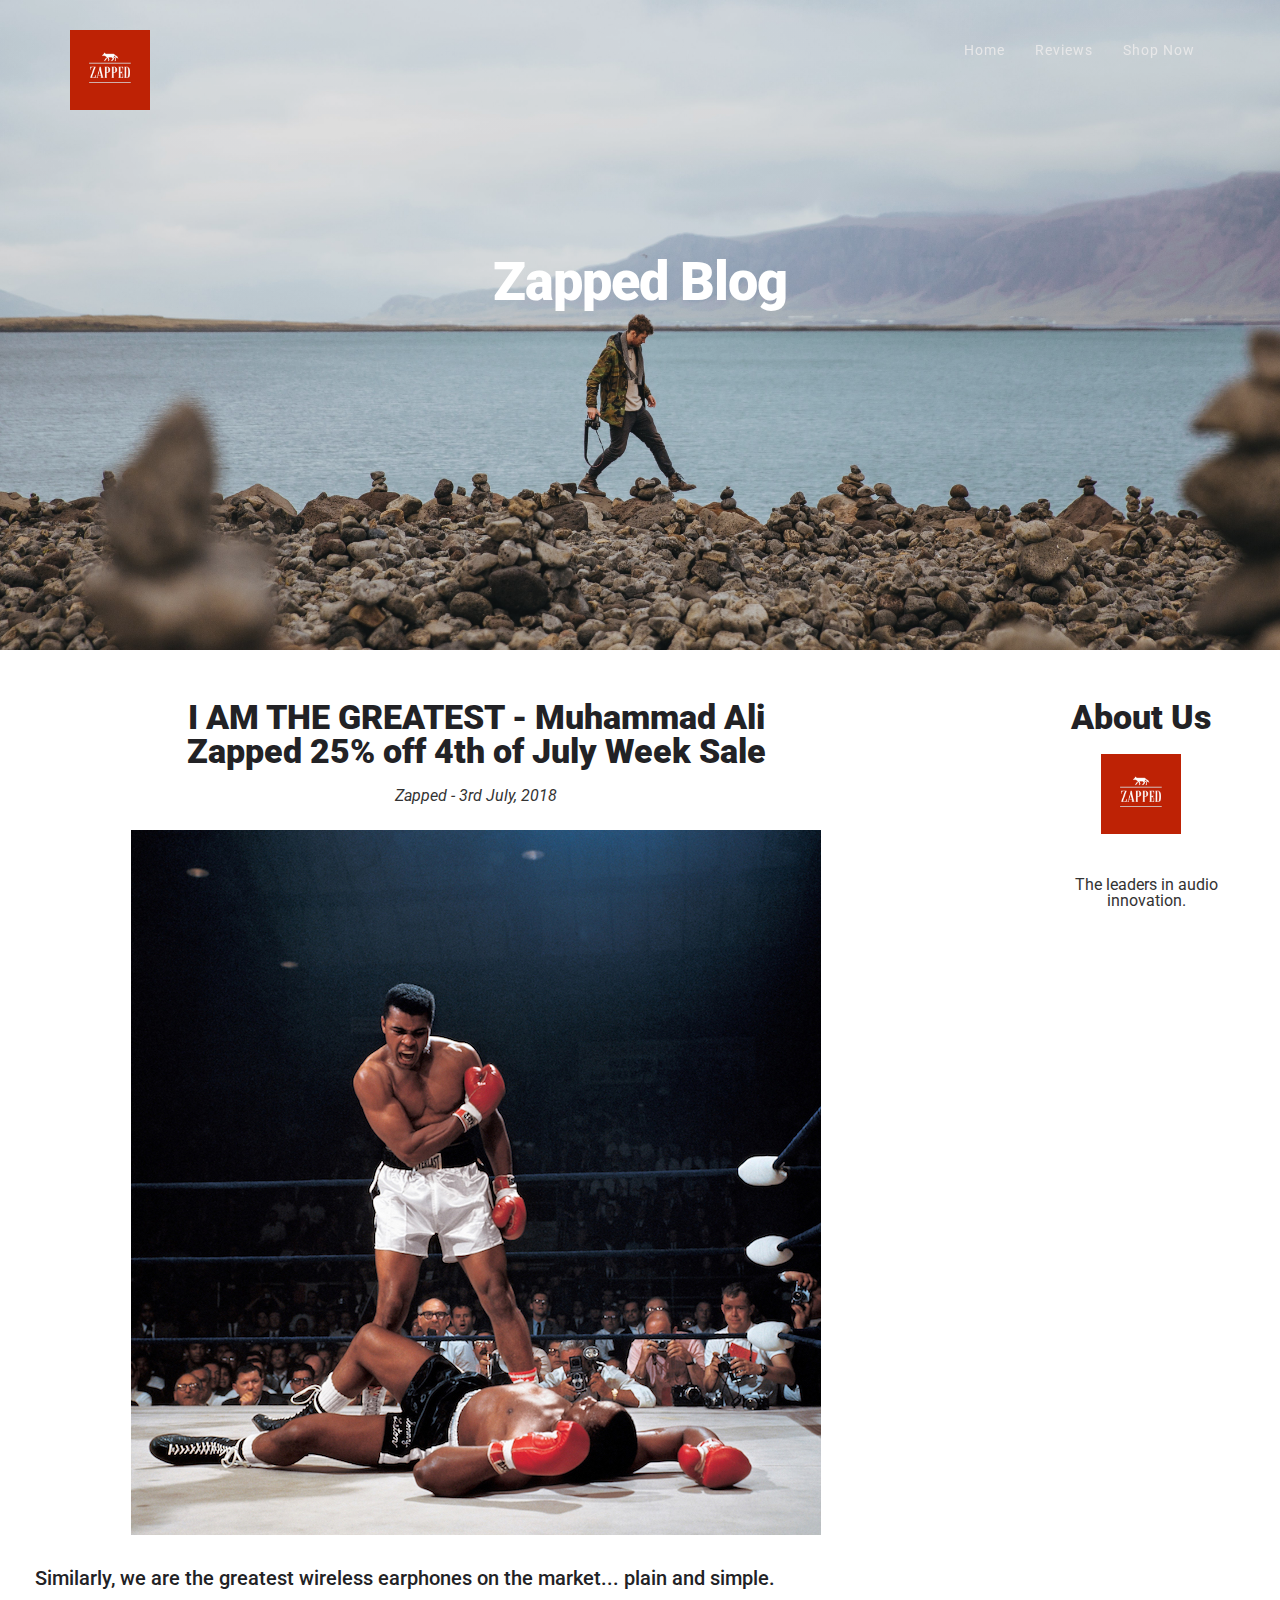
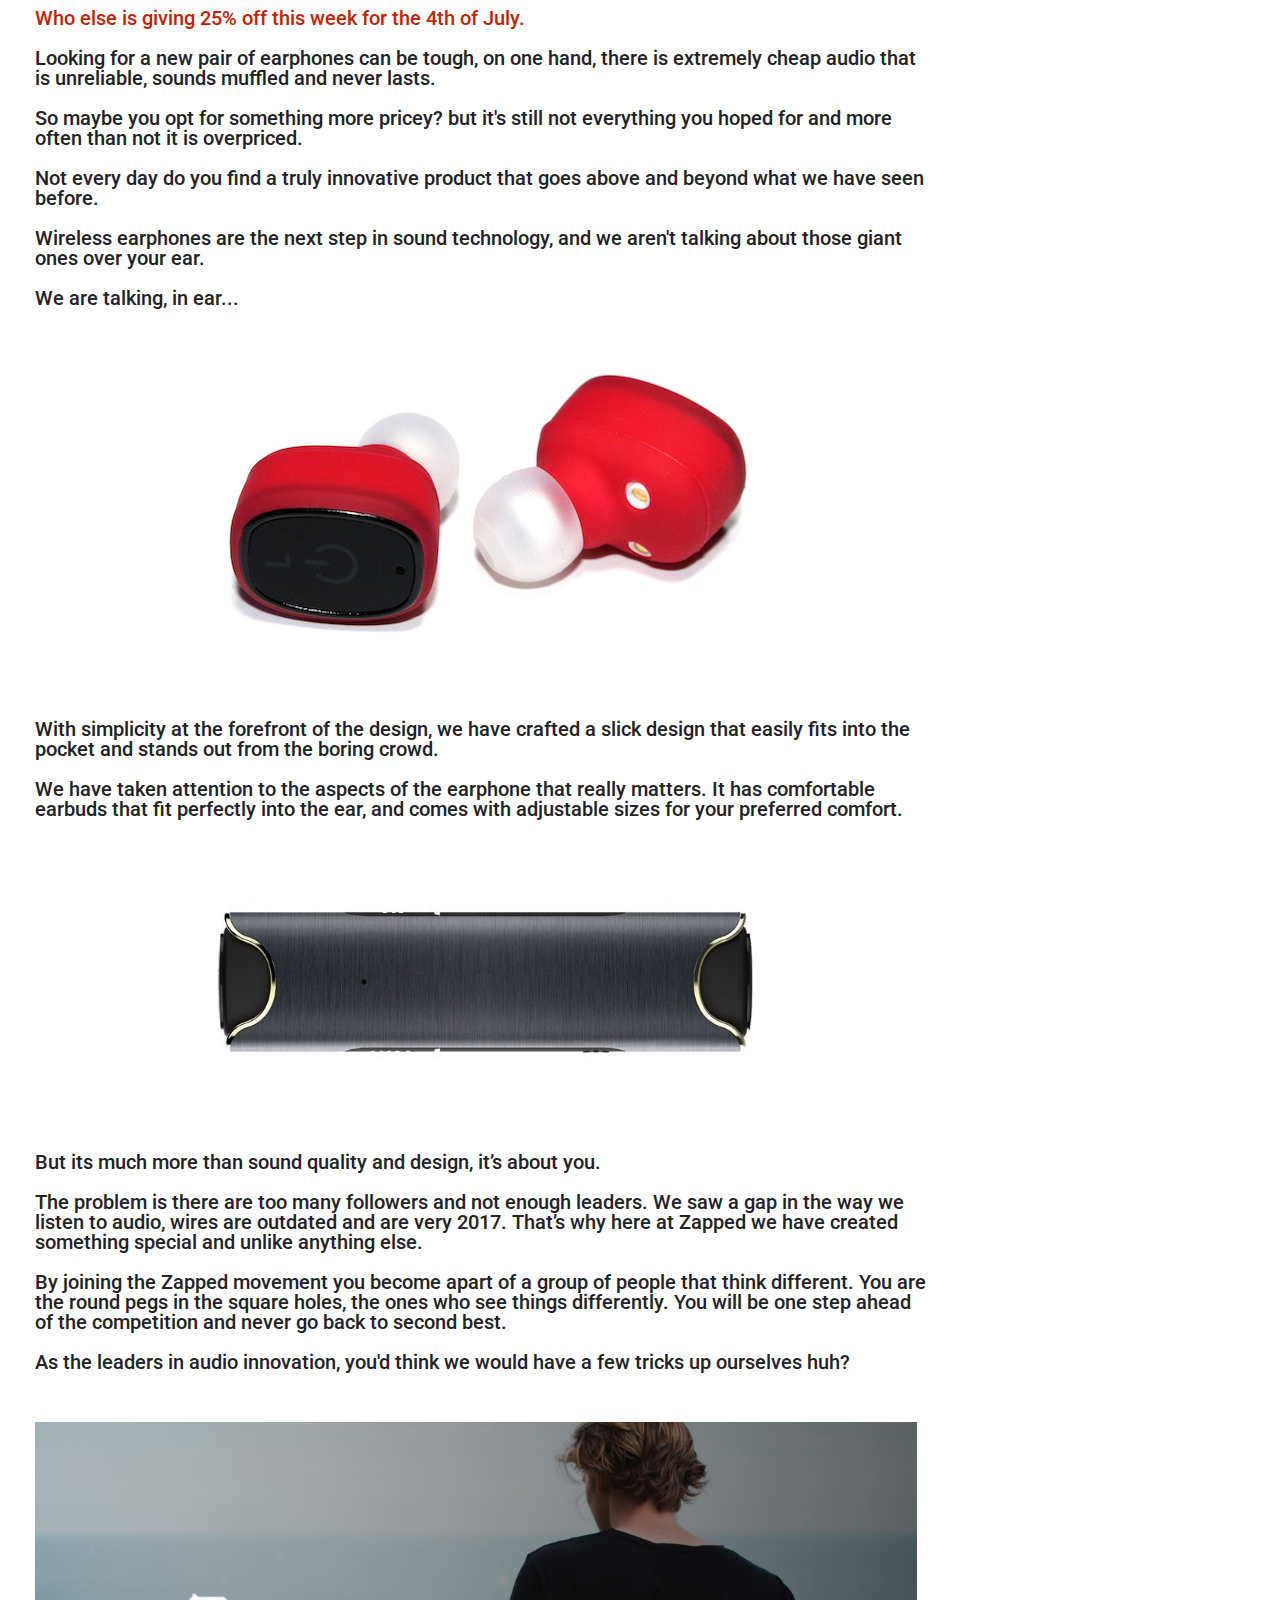
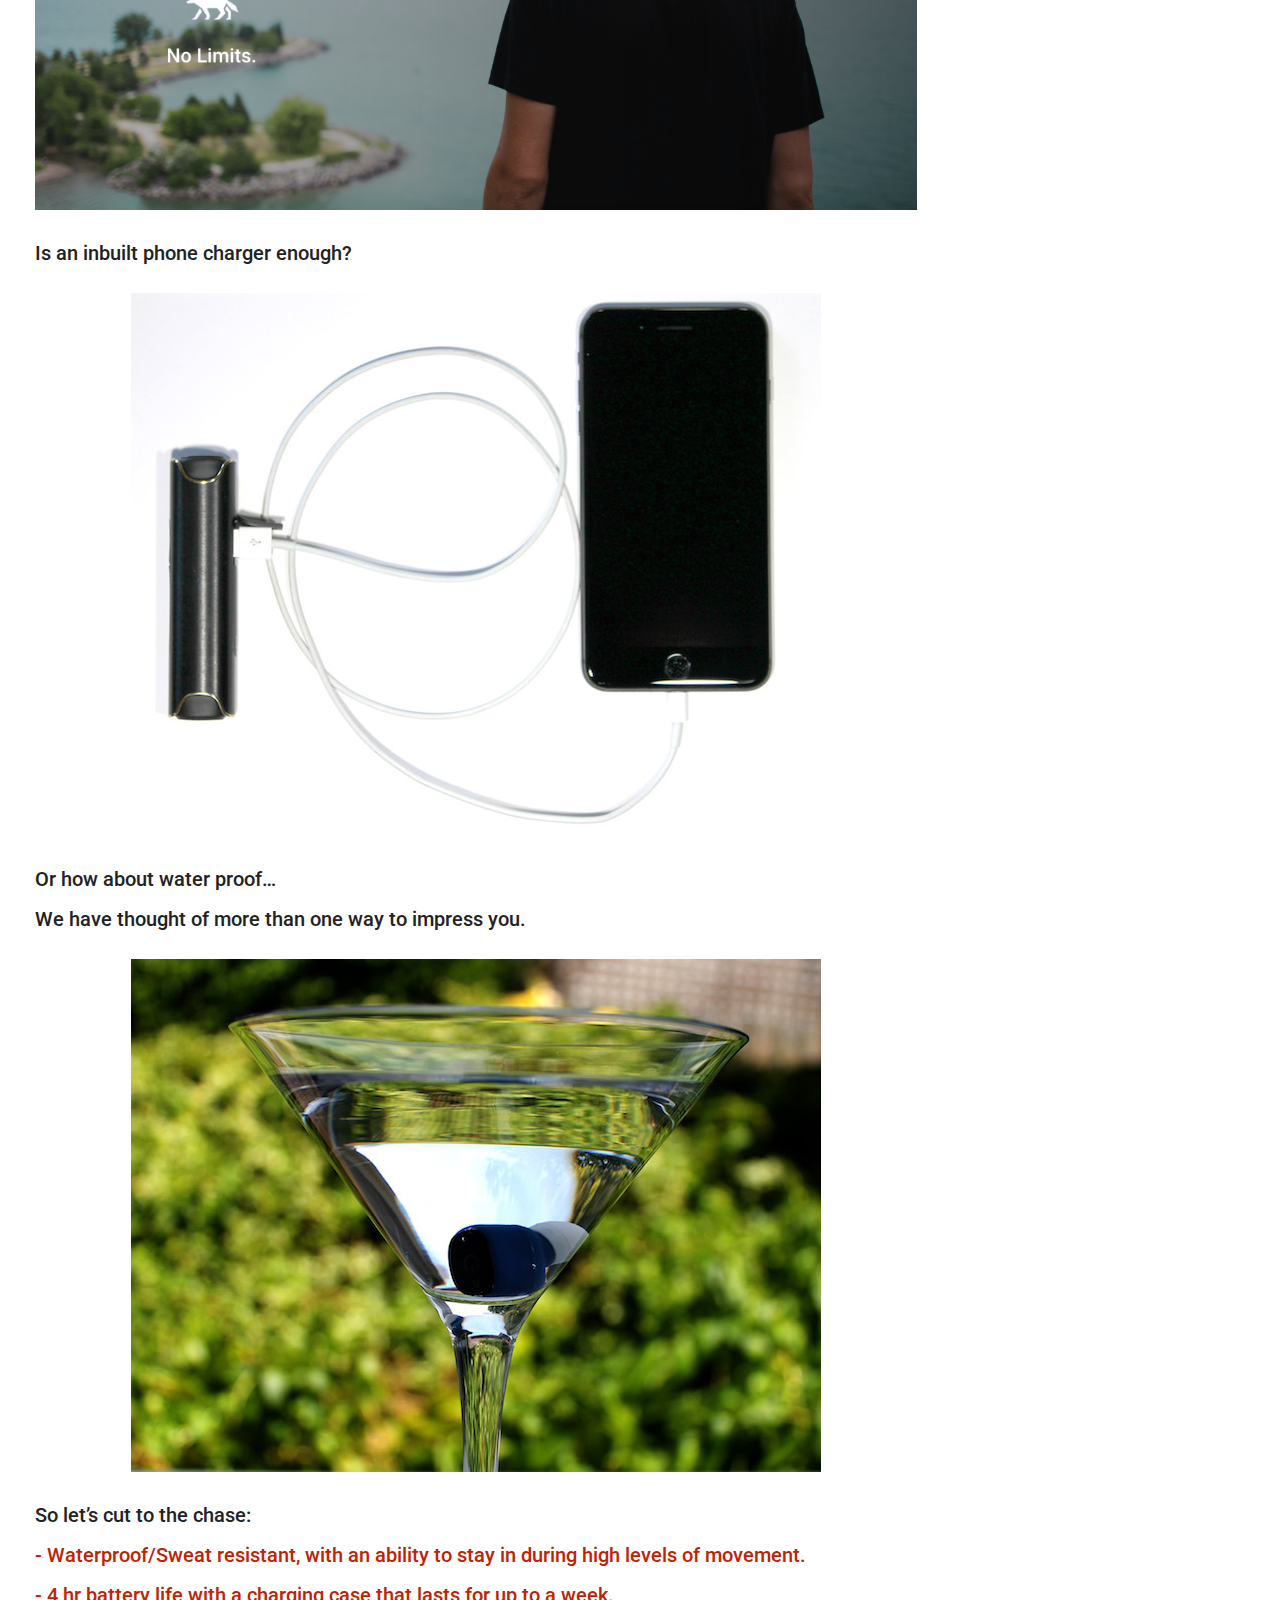
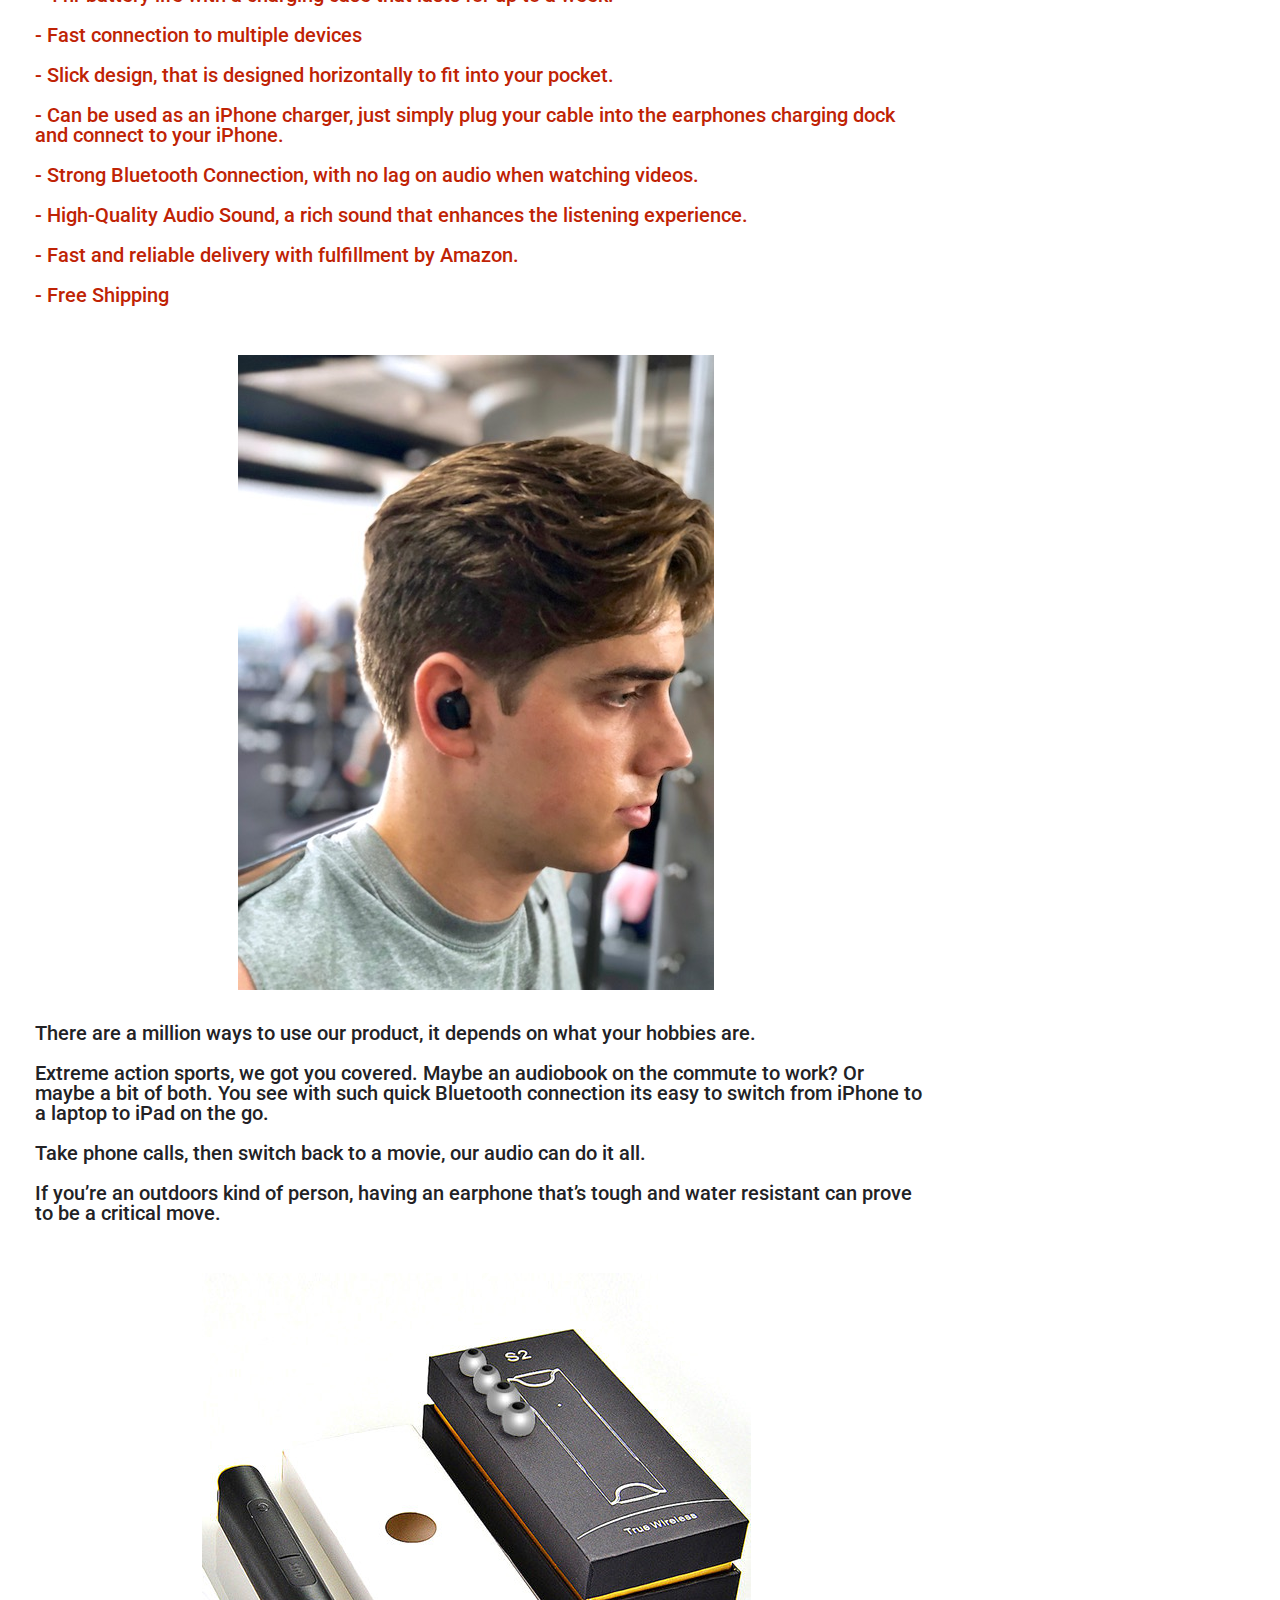
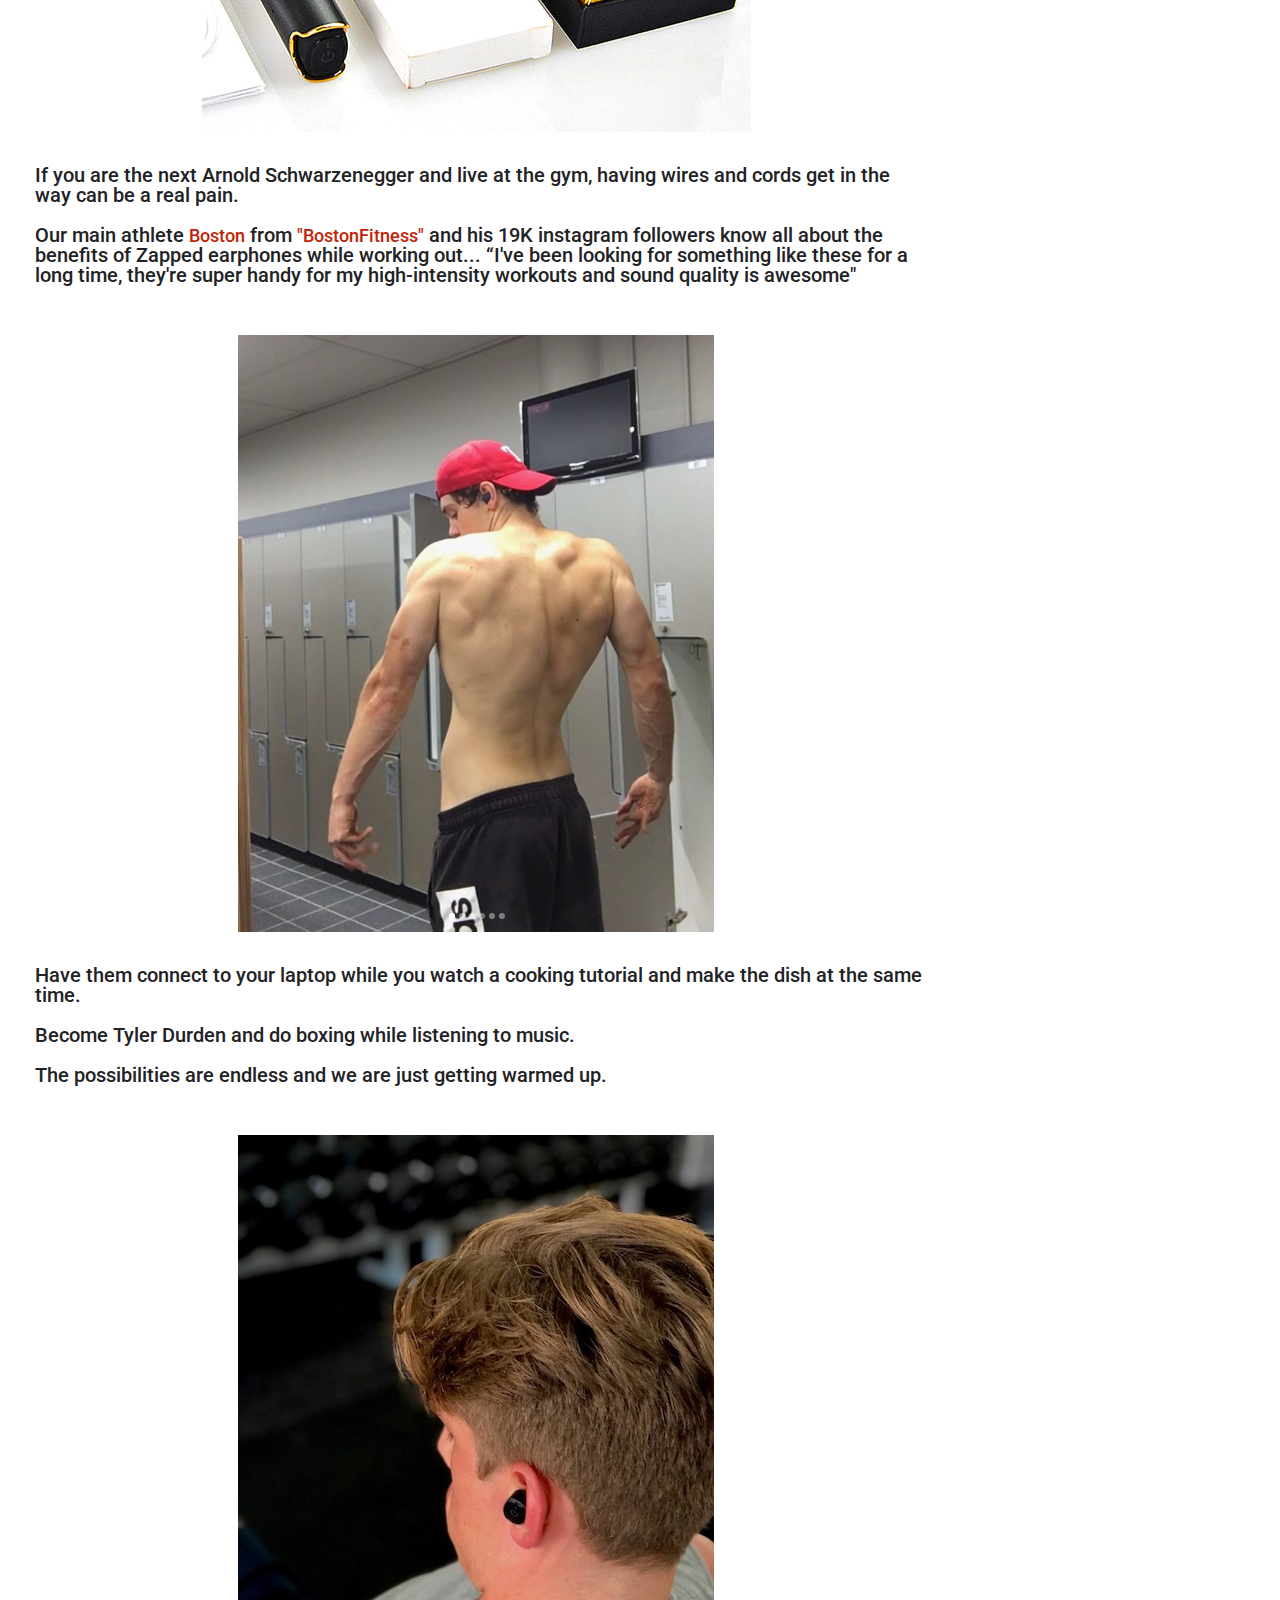
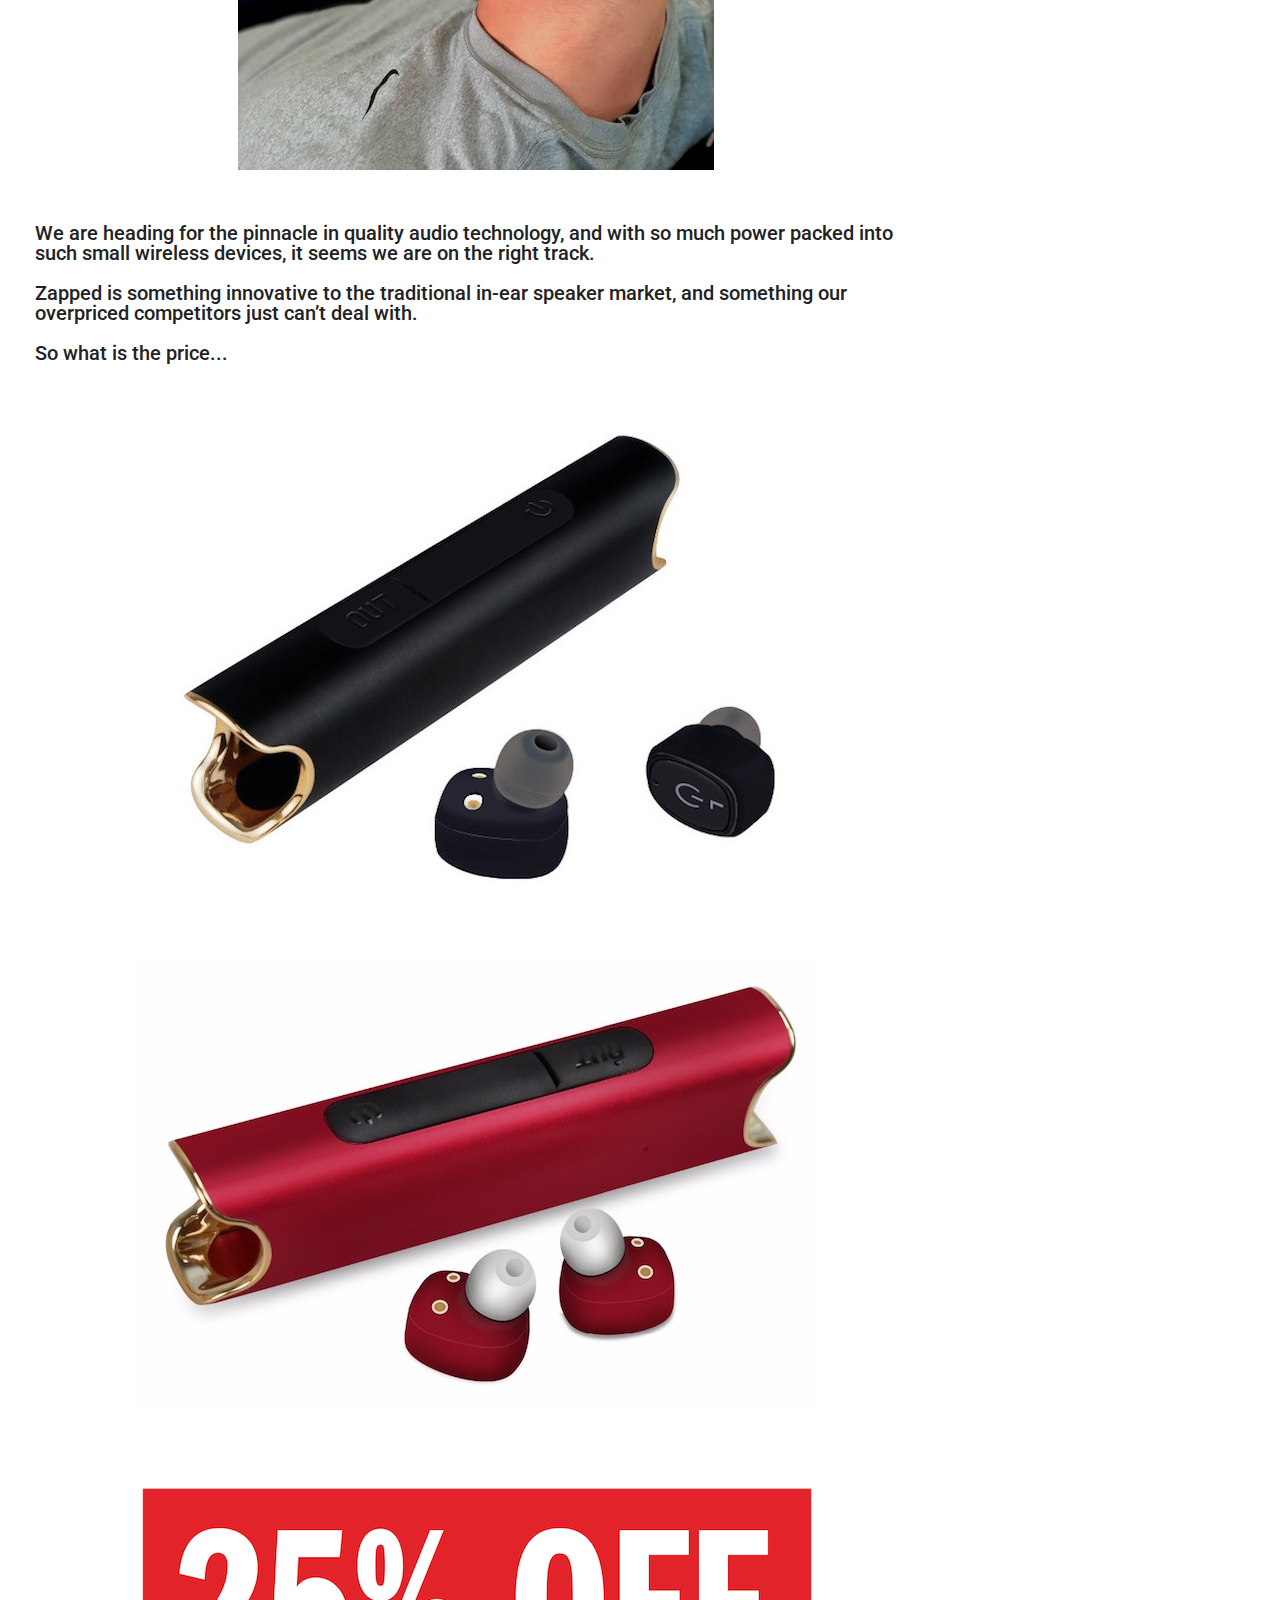
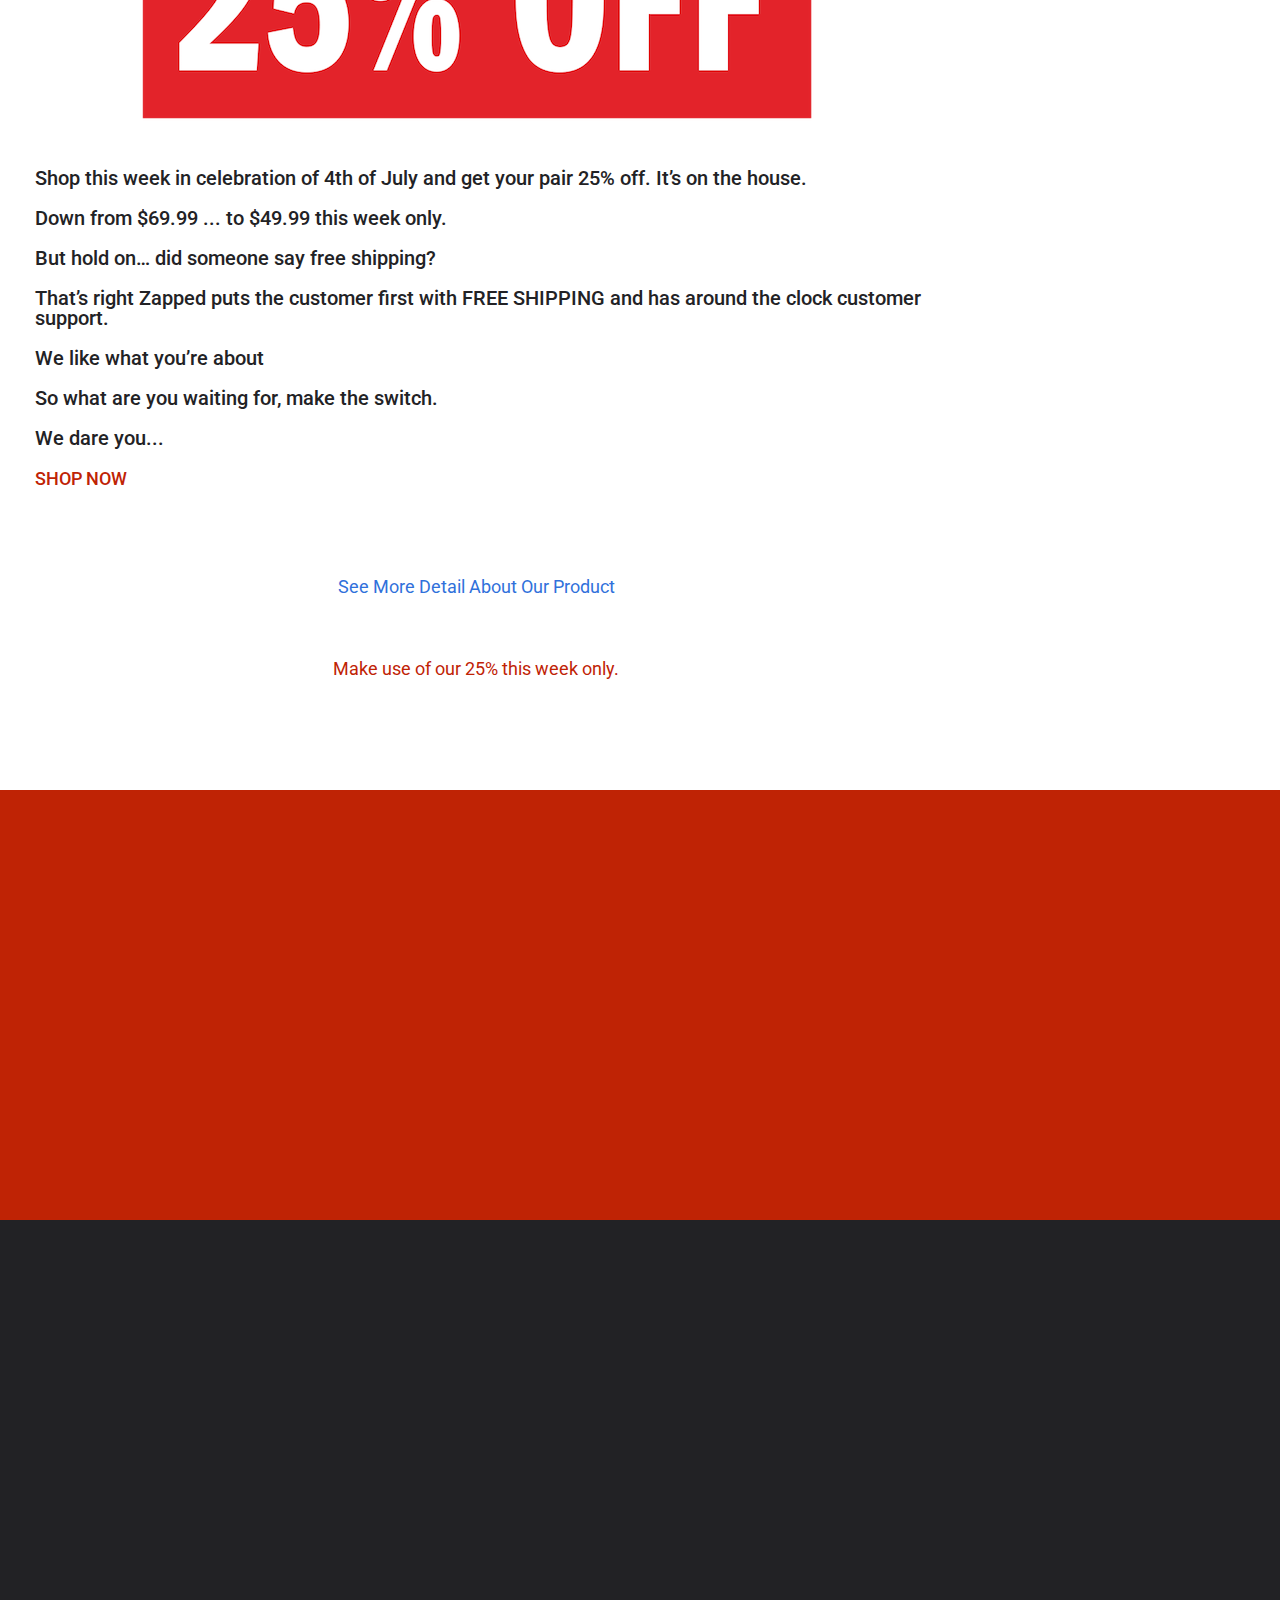
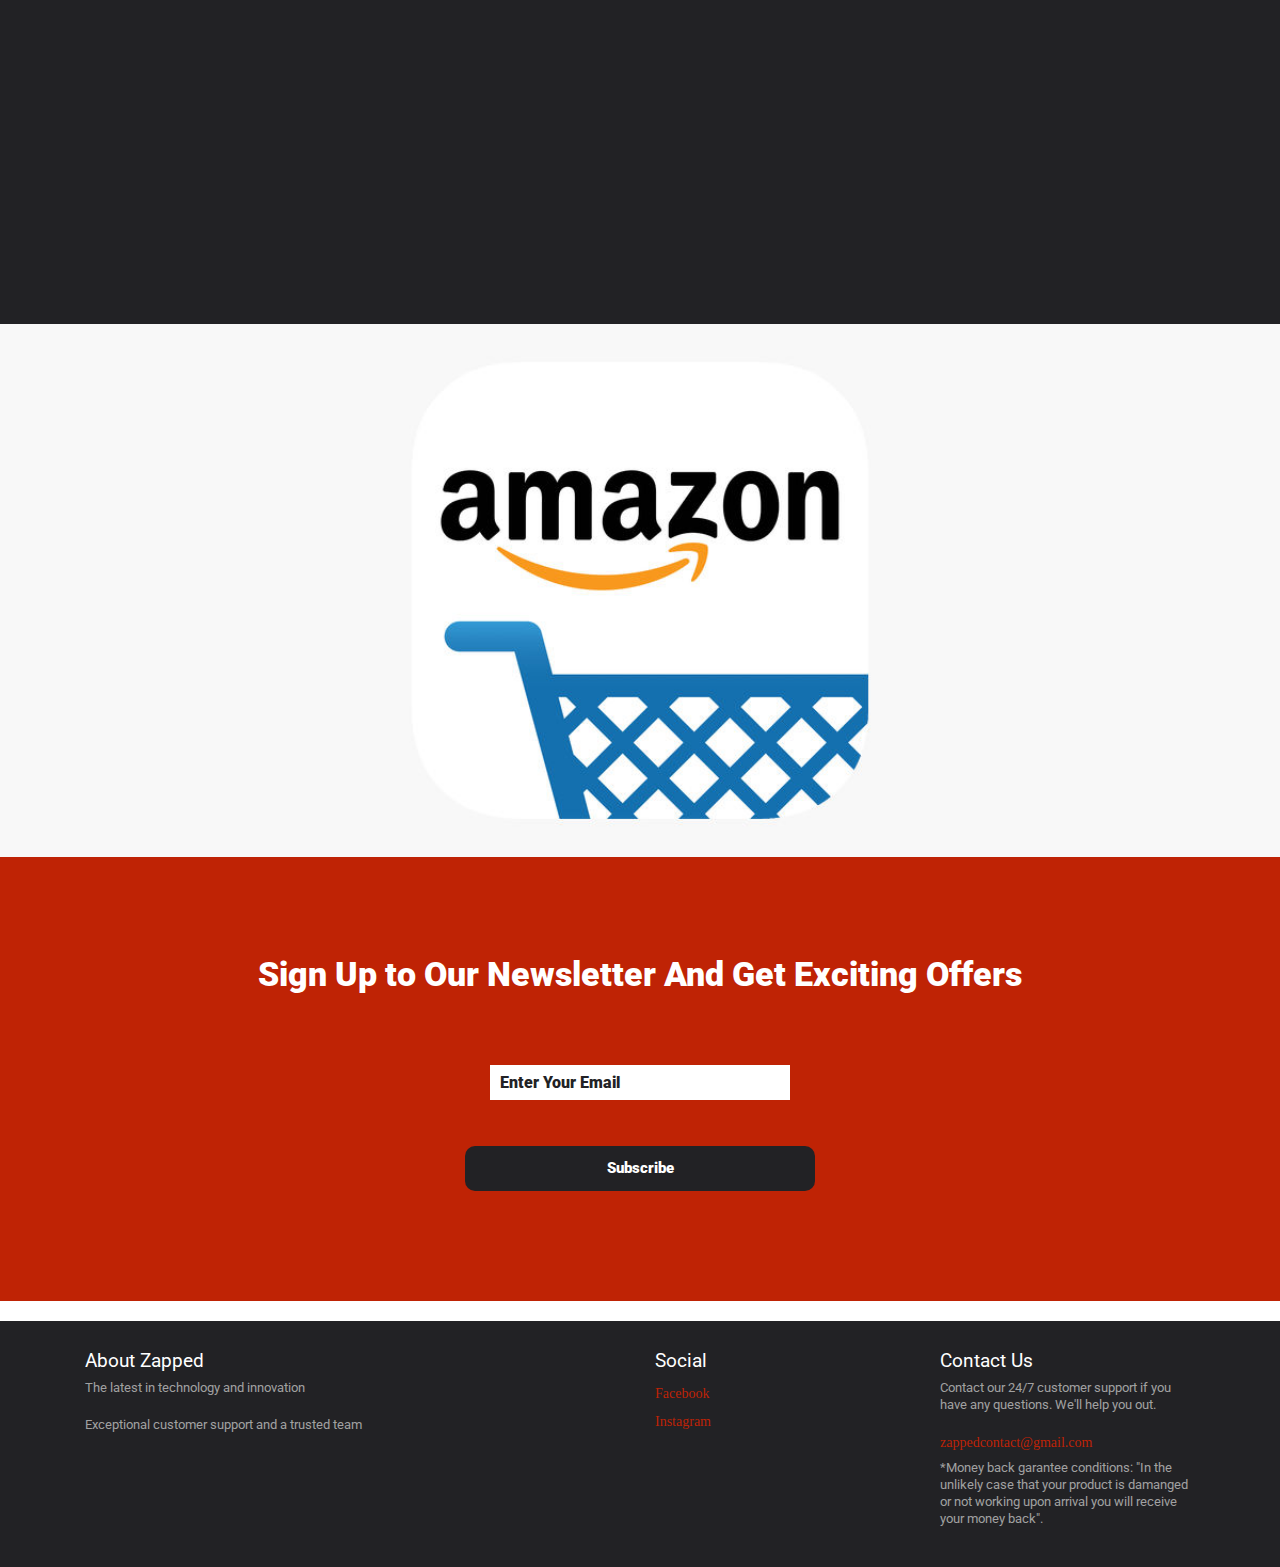
==== commit 12736eab: "25 commit" ====
--- a/blog.html
+++ b/blog.html
@@ -202,11 +202,12 @@
 
       Become Tyler Durden and do boxing while listening to music. <br><br>
 
-      The possibilities are endless and we are just getting warmed up.<br><br>
+      The possibilities are endless and we are just getting warmed up.<br>
 
       <br> </p>
         <img class="imageforZappedBlog08" src="images/earphonesblog/Edited_Ethan2.jpg" alt="">
       <p class="article1">
+        <br>
 
       We are heading for the pinnacle in quality audio technology, and with so much power packed into such small wireless devices, it seems we are on the right track. <br><br>Zapped is something innovative to the traditional in-ear speaker market, and something our overpriced competitors just can’t deal with. <br><br>
       So what is the price... <br><br>
@@ -239,7 +240,7 @@
 <br><br><br><br>
 <div class="endlinksBlog1">
 
-<a class="newlinkBlog1" href="index.html">See More Detail About Our Product</a>
+<a class="newlinkBlog1" href="index.html">See More Detail About Our Product</a><br><br>
 
 <br><br><br>
 <a class="newlinkBlog" href="https://www.amazon.com/Wireless-Earphones-Resistant-Cancelling-Technology/dp/B077WVKRC1/ref=sr_1_1?ie=UTF8&qid=1529318691&sr=8-1&keywords=zapped+wireless" target="_blank">Make use of our 25% this week only.</a><br><br><br>
@@ -261,14 +262,7 @@
       <img class="imageforZappedBlog2" src="images/Zapped.png" alt="Italian Trulli">
       <p>The leaders in audio innovation.</p>
       <br>
-      <br>
-      
-      <ul class="nav navbar-nav">
-            <li><a class="page-scroll" href="index.html">Home</a></li>
-            <li><a class="page-scroll" href="#review">Reviews</a></li>
-            <li><a class="page-scroll" href="#main1">Shop Now</a></li>
-            
-          </ul>
+      <br><br><br><br>
     </div>
  <!--    <div class="card">
       <h3>Popular Post</h3>
--- a/css/style.css
+++ b/css/style.css
@@ -2694,7 +2694,7 @@
 
 
 .card p {
-	padding: 30px;
+	padding: 30px 20px 30px 30px;
 	
 }
 /*
